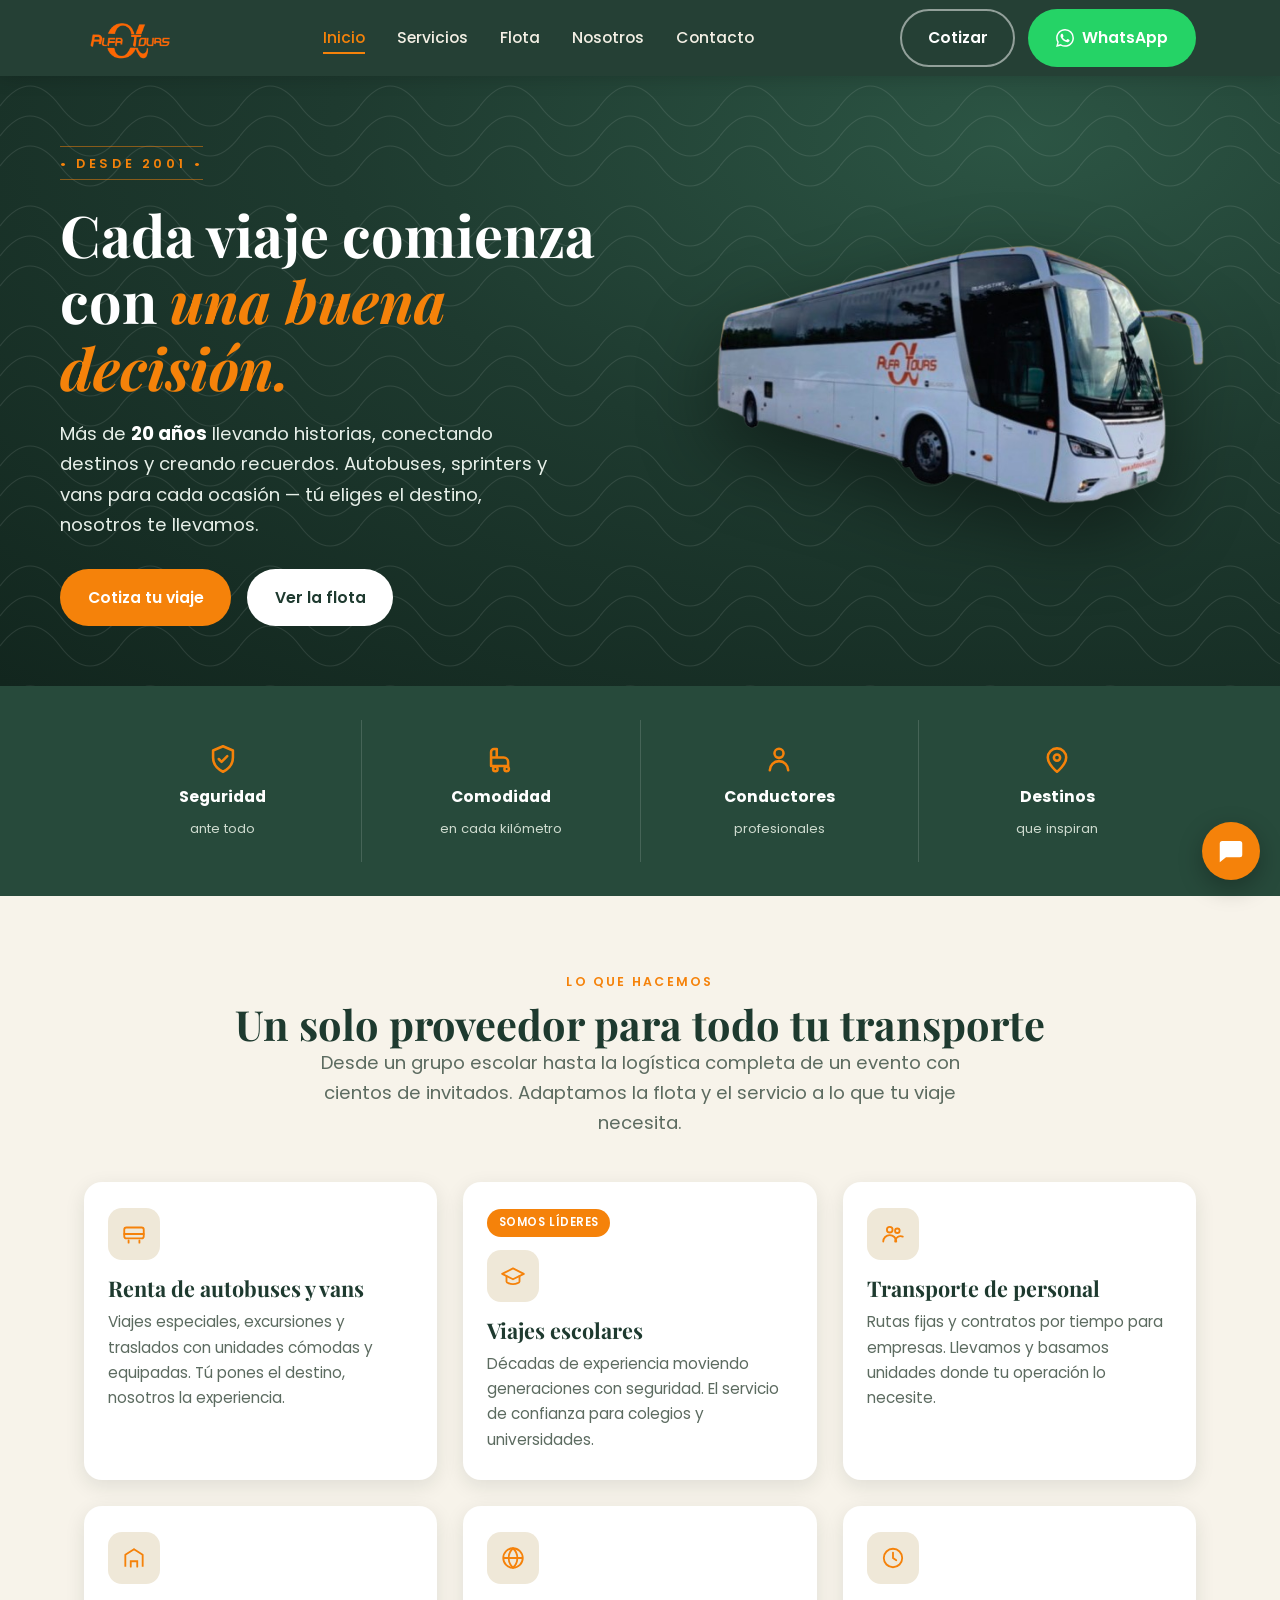
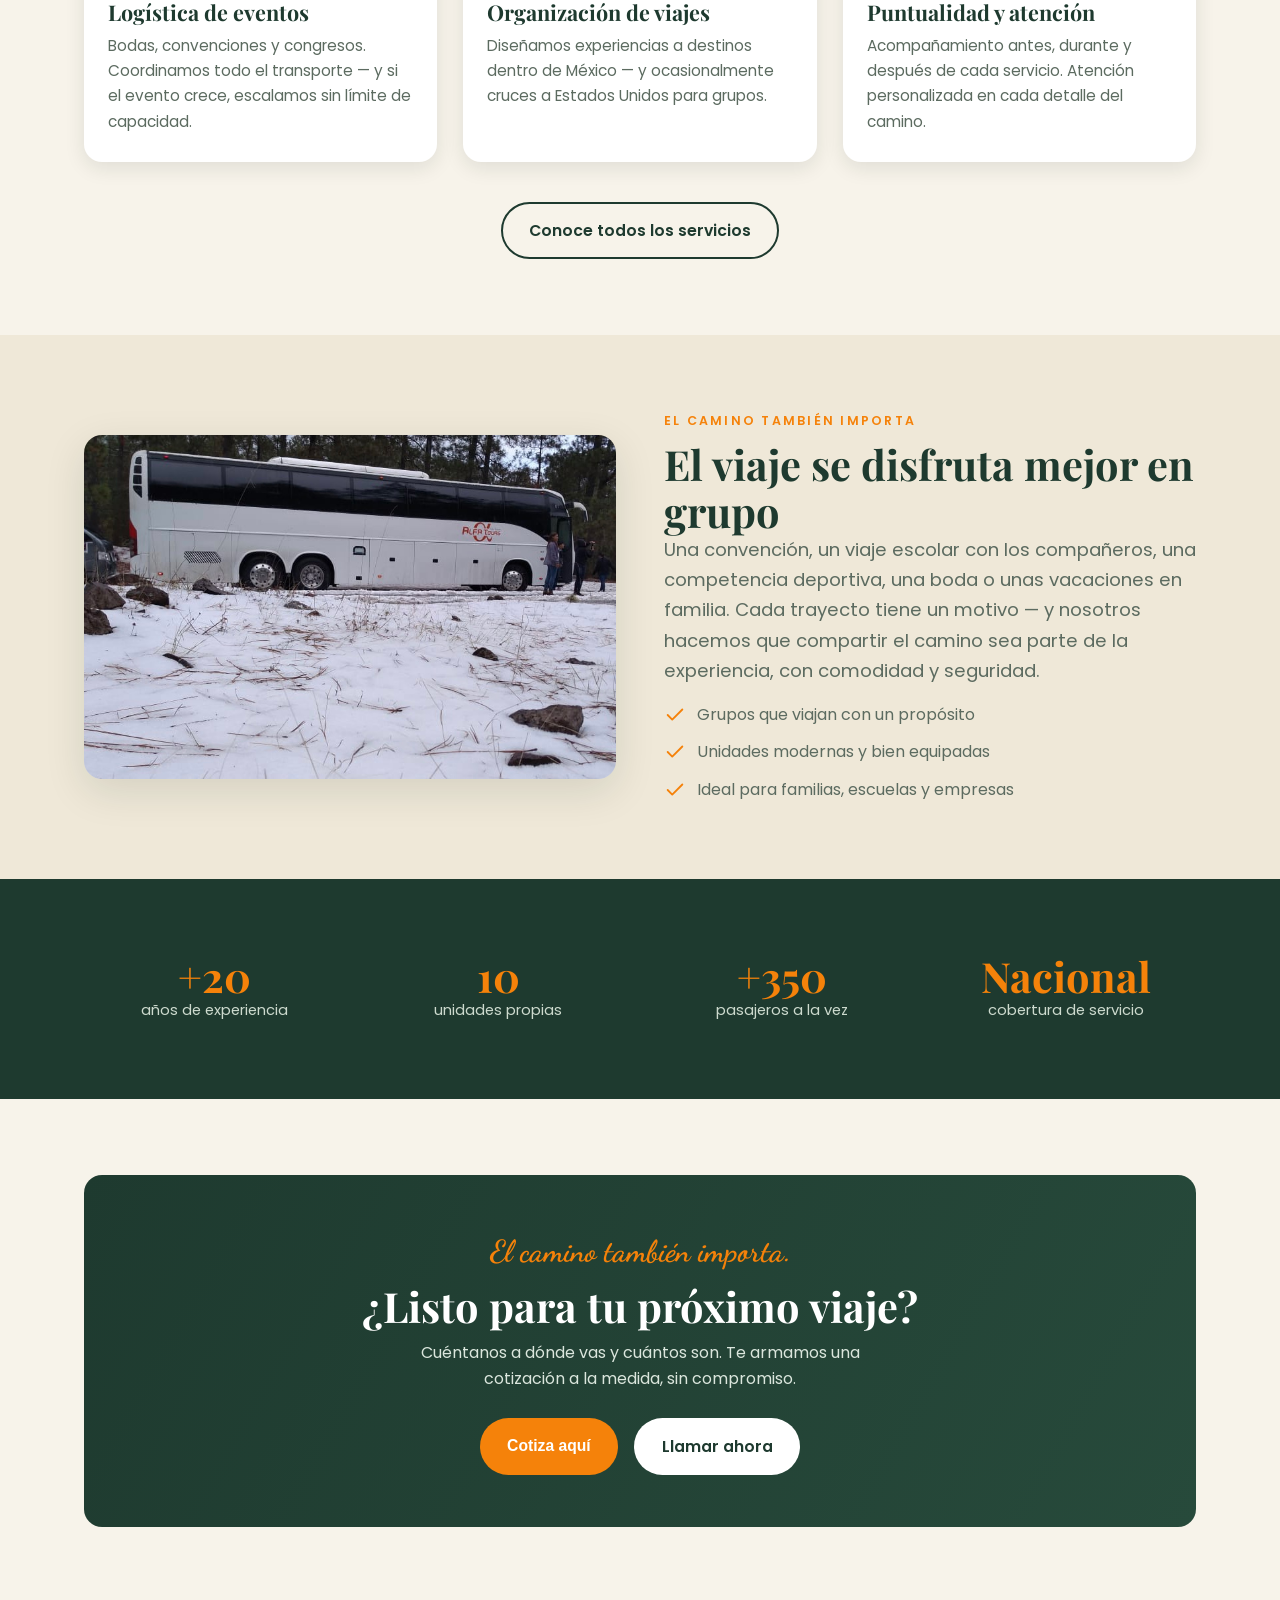
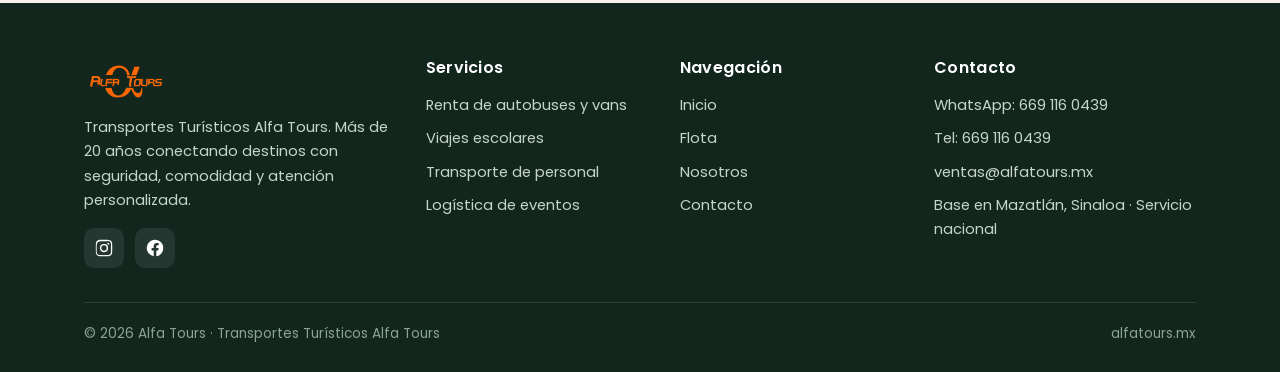
==== index.html @ 01744840 "Versión inicial del sitio Alfa Tours" ====
<!DOCTYPE html>
<html lang="es">
<head>
<meta charset="UTF-8">
<meta name="viewport" content="width=device-width, initial-scale=1.0">
<title>Alfa Tours | Renta de autobuses y vans para viajes en todo México</title>
<meta name="description" content="Alfa Tours — más de 20 años en renta de autobuses, sprinters y vans para viajes especiales, escolares, eventos y transporte de personal. Servicio en todo México. Cotiza por WhatsApp.">
<meta name="keywords" content="renta de autobuses, renta de vans, viajes escolares, transporte de personal, autobuses Mazatlán, transporte turístico, logística de eventos">
<link rel="canonical" href="https://alfatours.mx/">
<meta property="og:title" content="Alfa Tours | Transporte turístico y renta de autobuses">
<meta property="og:description" content="Más de 20 años llevando historias, conectando destinos y creando recuerdos. Autobuses, sprinters y vans para cada ocasión.">
<meta property="og:type" content="website">
<meta property="og:url" content="https://alfatours.mx/">
<meta property="og:image" content="https://alfatours.mx/img/logo.png">
<link rel="icon" href="img/favicon.svg" type="image/svg+xml">
<link rel="preconnect" href="https://fonts.googleapis.com">
<link rel="preconnect" href="https://fonts.gstatic.com" crossorigin>
<link href="https://fonts.googleapis.com/css2?family=Playfair+Display:ital,wght@0,500;0,700;0,800;1,600&family=Poppins:wght@400;500;600;700&family=Dancing+Script:wght@600;700&display=swap" rel="stylesheet">
<link rel="stylesheet" href="css/styles.css">
<script type="application/ld+json">
{
  "@context":"https://schema.org",
  "@type":"TravelAgency",
  "name":"Alfa Tours",
  "alternateName":"Transportes Turísticos Alfa Tours",
  "url":"https://alfatours.mx",
  "logo":"https://alfatours.mx/img/logo.png",
  "image":"https://alfatours.mx/img/logo.png",
  "description":"Renta de autobuses, sprinters y vans para viajes especiales, escolares, eventos y transporte de personal. Servicio en todo México.",
  "telephone":"+52-669-116-0439",
  "foundingDate":"2001",
  "areaServed":"MX",
  "address":{"@type":"PostalAddress","addressLocality":"Mazatlán","addressRegion":"Sinaloa","addressCountry":"MX"},
  "sameAs":["https://www.instagram.com/viajesalfatours/","https://www.facebook.com/alfatoursmazatlan/"]
}
</script>
</head>
<body>

<!-- ================= HEADER ================= -->
<header class="header">
  <div class="container nav">
    <a href="index.html" class="nav__logo"><img src="img/logo.png" alt="Alfa Tours"></a>
    <ul class="nav__links">
      <li><a href="index.html" class="active">Inicio</a></li>
      <li><a href="servicios.html">Servicios</a></li>
      <li><a href="flota.html">Flota</a></li>
      <li><a href="nosotros.html">Nosotros</a></li>
      <li><a href="contacto.html">Contacto</a></li>
    </ul>
    <div class="nav__cta">
      <a href="contacto.html" class="btn btn--ghost" style="color:#fff;border-color:rgba(255,255,255,.5)">Cotizar</a>
      <a href="https://wa.me/526691160439?text=Hola%20Alfa%20Tours%2C%20quiero%20cotizar%20un%20viaje" class="btn btn--wa" target="_blank" rel="noopener">
        <svg viewBox="0 0 24 24" fill="currentColor"><path d="M.057 24l1.687-6.163a11.867 11.867 0 01-1.587-5.945C.16 5.335 5.495 0 12.05 0a11.82 11.82 0 018.413 3.488 11.82 11.82 0 013.48 8.414c-.003 6.557-5.338 11.892-11.893 11.892a11.9 11.9 0 01-5.688-1.448L.057 24zm6.597-3.807c1.676.995 3.276 1.591 5.392 1.592 5.448 0 9.886-4.434 9.889-9.885.002-5.462-4.415-9.89-9.881-9.892-5.452 0-9.887 4.434-9.889 9.884a9.86 9.86 0 001.599 5.379l-.999 3.648 3.9-1.026zm11.387-5.464c-.074-.124-.272-.198-.57-.347-.297-.149-1.758-.868-2.031-.967-.272-.099-.47-.149-.669.149-.198.297-.767.967-.94 1.165-.173.198-.347.223-.644.074-.297-.149-1.255-.462-2.39-1.475-.883-.788-1.48-1.761-1.653-2.059-.173-.297-.018-.458.13-.606.134-.133.297-.347.446-.521.151-.172.2-.296.3-.495.099-.198.05-.372-.025-.521-.075-.148-.669-1.611-.916-2.206-.242-.579-.487-.501-.669-.51l-.57-.01c-.198 0-.52.074-.792.372-.272.297-1.04 1.016-1.04 2.479 0 1.462 1.065 2.875 1.213 3.074.149.198 2.095 3.2 5.076 4.487.709.306 1.263.489 1.694.626.712.226 1.36.194 1.872.118.571-.085 1.758-.719 2.006-1.413.248-.694.248-1.29.173-1.414z"/></svg>
        WhatsApp
      </a>
    </div>
    <button class="nav__toggle" aria-label="Menú"><span></span><span></span><span></span></button>
  </div>
</header>

<!-- ================= HERO ================= -->
<section class="hero">
  <div class="hero__topo"></div>
  <div class="container hero__inner">
    <div class="hero__text">
      <span class="hero__since">• DESDE 2001 •</span>
      <h1>Cada viaje comienza con <em>una buena decisión.</em></h1>
      <p class="hero__desc">Más de <b>20 años</b> llevando historias, conectando destinos y creando recuerdos. Autobuses, sprinters y vans para cada ocasión — tú eliges el destino, nosotros te llevamos.</p>
      <div class="hero__cta">
        <a href="https://wa.me/526691160439?text=Hola%20Alfa%20Tours%2C%20quiero%20cotizar%20un%20viaje" class="btn btn--primary" target="_blank" rel="noopener">Cotiza tu viaje</a>
        <a href="flota.html" class="btn btn--light">Ver la flota</a>
      </div>
    </div>
    <div class="hero__img">
      <img src="img/mercedes-side.png" alt="Autobús Mercedes-Benz Gran Turismo Alfa Tours">
    </div>
  </div>
</section>

<!-- ================= PILARES ================= -->
<section class="pillars">
  <div class="container">
    <div class="pillars__grid">
      <div class="pillar">
        <svg viewBox="0 0 24 24" fill="none" stroke-width="1.8"><path d="M12 3l7 3v5c0 4.5-3 8-7 10-4-2-7-5.5-7-10V6l7-3z" stroke-linejoin="round"/><path d="M9 12l2 2 4-4" stroke-linecap="round" stroke-linejoin="round"/></svg>
        <b>Seguridad</b><span>ante todo</span>
      </div>
      <div class="pillar">
        <svg viewBox="0 0 24 24" fill="none" stroke-width="1.8"><path d="M5 11V7a2 2 0 012-2h2v6M5 11h9a3 3 0 013 3v3H5v-6z" stroke-linejoin="round"/><circle cx="8" cy="19" r="1.6"/><circle cx="16" cy="19" r="1.6"/></svg>
        <b>Comodidad</b><span>en cada kilómetro</span>
      </div>
      <div class="pillar">
        <svg viewBox="0 0 24 24" fill="none" stroke-width="1.8"><circle cx="12" cy="8" r="3.2"/><path d="M5.5 20a6.5 6.5 0 0113 0" stroke-linecap="round"/></svg>
        <b>Conductores</b><span>profesionales</span>
      </div>
      <div class="pillar">
        <svg viewBox="0 0 24 24" fill="none" stroke-width="1.8"><path d="M12 21s-6.5-5.2-6.5-10A6.5 6.5 0 0112 4.5 6.5 6.5 0 0118.5 11c0 4.8-6.5 10-6.5 10z" stroke-linejoin="round"/><circle cx="12" cy="11" r="2.2"/></svg>
        <b>Destinos</b><span>que inspiran</span>
      </div>
    </div>
  </div>
</section>

<!-- ================= SERVICIOS ================= -->
<section class="section">
  <div class="container">
    <div class="center" style="margin-bottom:44px">
      <span class="eyebrow">Lo que hacemos</span>
      <h2>Un solo proveedor para todo tu transporte</h2>
      <p class="lead">Desde un grupo escolar hasta la logística completa de un evento con cientos de invitados. Adaptamos la flota y el servicio a lo que tu viaje necesita.</p>
    </div>
    <div class="grid grid--3">
      <article class="card">
        <div class="card__body">
          <div class="card__icon"><svg viewBox="0 0 24 24" fill="none" stroke-width="1.7"><rect x="3" y="6" width="18" height="10" rx="2"/><path d="M3 12h18M7 20v-2M17 20v-2" stroke-linecap="round"/></svg></div>
          <h3>Renta de autobuses y vans</h3>
          <p>Viajes especiales, excursiones y traslados con unidades cómodas y equipadas. Tú pones el destino, nosotros la experiencia.</p>
        </div>
      </article>
      <article class="card">
        <div class="card__body">
          <span class="card__tag">Somos líderes</span>
          <div class="card__icon"><svg viewBox="0 0 24 24" fill="none" stroke-width="1.7"><path d="M22 10L12 5 2 10l10 5 10-5z" stroke-linejoin="round"/><path d="M6 12v5c0 1 2.7 2.5 6 2.5s6-1.5 6-2.5v-5" stroke-linecap="round"/></svg></div>
          <h3>Viajes escolares</h3>
          <p>Décadas de experiencia moviendo generaciones con seguridad. El servicio de confianza para colegios y universidades.</p>
        </div>
      </article>
      <article class="card">
        <div class="card__body">
          <div class="card__icon"><svg viewBox="0 0 24 24" fill="none" stroke-width="1.7"><circle cx="9" cy="8" r="2.6"/><circle cx="16" cy="9" r="2.1"/><path d="M3 19a6 6 0 0112 0M14 19a5 5 0 017-4.6" stroke-linecap="round"/></svg></div>
          <h3>Transporte de personal</h3>
          <p>Rutas fijas y contratos por tiempo para empresas. Llevamos y basamos unidades donde tu operación lo necesite.</p>
        </div>
      </article>
      <article class="card">
        <div class="card__body">
          <div class="card__icon"><svg viewBox="0 0 24 24" fill="none" stroke-width="1.7"><path d="M4 20V9l8-5 8 5v11" stroke-linejoin="round"/><path d="M9 20v-5h6v5M12 4v0" stroke-linecap="round"/></svg></div>
          <h3>Logística de eventos</h3>
          <p>Bodas, convenciones y congresos. Coordinamos todo el transporte — y si el evento crece, escalamos sin límite de capacidad.</p>
        </div>
      </article>
      <article class="card">
        <div class="card__body">
          <div class="card__icon"><svg viewBox="0 0 24 24" fill="none" stroke-width="1.7"><circle cx="12" cy="12" r="9"/><path d="M3 12h18M12 3c2.6 2.4 4 5.6 4 9s-1.4 6.6-4 9c-2.6-2.4-4-5.6-4-9s1.4-6.6 4-9z" stroke-linejoin="round"/></svg></div>
          <h3>Organización de viajes</h3>
          <p>Diseñamos experiencias a destinos dentro de México — y ocasionalmente cruces a Estados Unidos para grupos.</p>
        </div>
      </article>
      <article class="card">
        <div class="card__body">
          <div class="card__icon"><svg viewBox="0 0 24 24" fill="none" stroke-width="1.7"><circle cx="12" cy="12" r="8.5"/><path d="M12 7v5l3 2" stroke-linecap="round"/></svg></div>
          <h3>Puntualidad y atención</h3>
          <p>Acompañamiento antes, durante y después de cada servicio. Atención personalizada en cada detalle del camino.</p>
        </div>
      </article>
    </div>
    <div class="center" style="margin-top:40px">
      <a href="servicios.html" class="btn btn--ghost">Conoce todos los servicios</a>
    </div>
  </div>
</section>

<!-- ================= SPLIT EXPERIENCIA ================= -->
<section class="section bg-crema">
  <div class="container split">
    <div class="split__media"><img src="img/coach-snow.jpg" alt="Autobús Alfa Tours en un viaje de montaña"></div>
    <div>
      <span class="eyebrow">El camino también importa</span>
      <h2>El viaje se disfruta mejor en grupo</h2>
      <p class="lead">Una convención, un viaje escolar con los compañeros, una competencia deportiva, una boda o unas vacaciones en familia. Cada trayecto tiene un motivo — y nosotros hacemos que compartir el camino sea parte de la experiencia, con comodidad y seguridad.</p>
      <ul class="checks">
        <li><svg viewBox="0 0 24 24" fill="none" stroke-width="2"><path d="M20 6L9 17l-5-5" stroke-linecap="round" stroke-linejoin="round"/></svg> Grupos que viajan con un propósito</li>
        <li><svg viewBox="0 0 24 24" fill="none" stroke-width="2"><path d="M20 6L9 17l-5-5" stroke-linecap="round" stroke-linejoin="round"/></svg> Unidades modernas y bien equipadas</li>
        <li><svg viewBox="0 0 24 24" fill="none" stroke-width="2"><path d="M20 6L9 17l-5-5" stroke-linecap="round" stroke-linejoin="round"/></svg> Ideal para familias, escuelas y empresas</li>
      </ul>
    </div>
  </div>
</section>

<!-- ================= STATS ================= -->
<section class="section bg-verde">
  <div class="container stats">
    <div class="stat"><b>+20</b><span>años de experiencia</span></div>
    <div class="stat"><b>10</b><span>unidades propias</span></div>
    <div class="stat"><b>+350</b><span>pasajeros a la vez</span></div>
    <div class="stat"><b>Nacional</b><span>cobertura de servicio</span></div>
  </div>
</section>

<!-- ================= CTA ================= -->
<section class="section">
  <div class="container">
    <div class="cta-band">
      <span class="script">El camino también importa.</span>
      <h2 style="margin-top:.3rem">¿Listo para tu próximo viaje?</h2>
      <p>Cuéntanos a dónde vas y cuántos son. Te armamos una cotización a la medida, sin compromiso.</p>
      <div class="hero__cta">
        <button type="button" class="btn btn--primary" data-af-cotizar>Cotiza aquí</button>
        <a href="tel:+526691160439" class="btn btn--light">Llamar ahora</a>
      </div>
    </div>
  </div>
</section>

<!-- ================= FOOTER ================= -->
<footer class="footer">
  <div class="container">
    <div class="footer__grid">
      <div>
        <img src="img/logo.png" alt="Alfa Tours">
        <p>Transportes Turísticos Alfa Tours. Más de 20 años conectando destinos con seguridad, comodidad y atención personalizada.</p>
        <div class="footer__socials">
          <a href="https://www.instagram.com/viajesalfatours/" target="_blank" rel="noopener" aria-label="Instagram"><svg viewBox="0 0 24 24"><path d="M12 2.2c3.2 0 3.6 0 4.9.07 1.17.05 1.8.25 2.23.41.56.22.96.48 1.38.9.42.42.68.82.9 1.38.16.42.36 1.06.41 2.23.06 1.27.07 1.65.07 4.87s0 3.6-.07 4.87c-.05 1.17-.25 1.8-.41 2.23-.22.56-.48.96-.9 1.38-.42.42-.82.68-1.38.9-.42.16-1.06.36-2.23.41-1.27.06-1.65.07-4.87.07s-3.6 0-4.87-.07c-1.17-.05-1.8-.25-2.23-.41a3.7 3.7 0 01-1.38-.9 3.7 3.7 0 01-.9-1.38c-.16-.42-.36-1.06-.41-2.23C2.2 15.6 2.2 15.2 2.2 12s0-3.6.07-4.87c.05-1.17.25-1.8.41-2.23.22-.56.48-.96.9-1.38.42-.42.82-.68 1.38-.9.42-.16 1.06-.36 2.23-.41C8.4 2.2 8.8 2.2 12 2.2zm0 1.8c-3.15 0-3.5 0-4.75.07-.9.04-1.38.19-1.7.32-.43.16-.73.36-1.05.68-.32.32-.52.62-.68 1.05-.13.32-.28.8-.32 1.7C3.2 8.5 3.2 8.85 3.2 12s0 3.5.07 4.75c.04.9.19 1.38.32 1.7.16.43.36.73.68 1.05.32.32.62.52 1.05.68.32.13.8.28 1.7.32 1.25.07 1.6.07 4.75.07s3.5 0 4.75-.07c.9-.04 1.38-.19 1.7-.32.43-.16.73-.36 1.05-.68.32-.32.52-.62.68-1.05.13-.32.28-.8.32-1.7.07-1.25.07-1.6.07-4.75s0-3.5-.07-4.75c-.04-.9-.19-1.38-.32-1.7a2.8 2.8 0 00-.68-1.05 2.8 2.8 0 00-1.05-.68c-.32-.13-.8-.28-1.7-.32C15.5 4 15.15 4 12 4zm0 3.06A4.94 4.94 0 1012 17a4.94 4.94 0 000-9.88zm0 8.15A3.2 3.2 0 1112 8.8a3.2 3.2 0 010 6.4zm6.3-8.35a1.15 1.15 0 11-2.3 0 1.15 1.15 0 012.3 0z"/></svg></a>
          <a href="https://www.facebook.com/alfatoursmazatlan/" target="_blank" rel="noopener" aria-label="Facebook"><svg viewBox="0 0 24 24"><path d="M22 12a10 10 0 10-11.56 9.88v-6.99H7.9V12h2.54V9.8c0-2.5 1.49-3.89 3.78-3.89 1.09 0 2.24.2 2.24.2v2.46h-1.26c-1.24 0-1.63.77-1.63 1.56V12h2.78l-.44 2.89h-2.34v6.99A10 10 0 0022 12z"/></svg></a>
        </div>
      </div>
      <div>
        <h4>Servicios</h4>
        <ul>
          <li><a href="servicios.html">Renta de autobuses y vans</a></li>
          <li><a href="servicios.html">Viajes escolares</a></li>
          <li><a href="servicios.html">Transporte de personal</a></li>
          <li><a href="servicios.html">Logística de eventos</a></li>
        </ul>
      </div>
      <div>
        <h4>Navegación</h4>
        <ul>
          <li><a href="index.html">Inicio</a></li>
          <li><a href="flota.html">Flota</a></li>
          <li><a href="nosotros.html">Nosotros</a></li>
          <li><a href="contacto.html">Contacto</a></li>
        </ul>
      </div>
      <div>
        <h4>Contacto</h4>
        <ul>
          <li><a href="https://wa.me/526691160439" target="_blank" rel="noopener">WhatsApp: 669 116 0439</a></li>
          <li><a href="tel:+526691160439">Tel: 669 116 0439</a></li>
          <li><a href="mailto:ventas@alfatours.mx">ventas@alfatours.mx</a></li>
          <li>Base en Mazatlán, Sinaloa · Servicio nacional</li>
        </ul>
      </div>
    </div>
    <div class="footer__bottom">
      <span>© <span class="js-year">2026</span> Alfa Tours · Transportes Turísticos Alfa Tours</span>
      <span>alfatours.mx</span>
    </div>
  </div>
</footer>

<a href="https://wa.me/526691160439?text=Hola%20Alfa%20Tours%2C%20quiero%20cotizar%20un%20viaje" class="wa-float" target="_blank" rel="noopener" aria-label="WhatsApp">
  <svg viewBox="0 0 24 24"><path d="M.057 24l1.687-6.163a11.867 11.867 0 01-1.587-5.945C.16 5.335 5.495 0 12.05 0a11.82 11.82 0 018.413 3.488 11.82 11.82 0 013.48 8.414c-.003 6.557-5.338 11.892-11.893 11.892a11.9 11.9 0 01-5.688-1.448L.057 24zm6.597-3.807c1.676.995 3.276 1.591 5.392 1.592 5.448 0 9.886-4.434 9.889-9.885.002-5.462-4.415-9.89-9.881-9.892-5.452 0-9.887 4.434-9.889 9.884a9.86 9.86 0 001.599 5.379l-.999 3.648 3.9-1.026zm11.387-5.464c-.074-.124-.272-.198-.57-.347-.297-.149-1.758-.868-2.031-.967-.272-.099-.47-.149-.669.149-.198.297-.767.967-.94 1.165-.173.198-.347.223-.644.074-.297-.149-1.255-.462-2.39-1.475-.883-.788-1.48-1.761-1.653-2.059-.173-.297-.018-.458.13-.606.134-.133.297-.347.446-.521.151-.172.2-.296.3-.495.099-.198.05-.372-.025-.521-.075-.148-.669-1.611-.916-2.206-.242-.579-.487-.501-.669-.51l-.57-.01c-.198 0-.52.074-.792.372-.272.297-1.04 1.016-1.04 2.479 0 1.462 1.065 2.875 1.213 3.074.149.198 2.095 3.2 5.076 4.487.709.306 1.263.489 1.694.626.712.226 1.36.194 1.872.118.571-.085 1.758-.719 2.006-1.413.248-.694.248-1.29.173-1.414z"/></svg>
</a>

<script src="js/main.js"></script>
</body>
</html>
---- css/styles.css ----
/* =========================================================
   ALFA TOURS — Hoja de estilos principal
   Paleta: Verde bosque + Crema + Naranja (acento)
   ========================================================= */

:root{
  --verde:      #1E3A2F;   /* verde bosque principal */
  --verde-2:    #274a3b;   /* verde secundario */
  --verde-3:    #12261e;   /* verde muy oscuro (footer) */
  --naranja:    #F5820A;   /* naranja de marca (logo) */
  --naranja-2:  #d96f00;   /* naranja hover */
  --crema:      #F7F3EA;   /* crema/hueso fondo */
  --crema-2:    #efe8d8;   /* crema más cálido */
  --tinta:      #23291f;   /* texto principal */
  --gris:       #5c6b60;   /* texto secundario */
  --blanco:     #ffffff;
  --sombra:     0 12px 40px rgba(18,38,30,.12);
  --sombra-sm:  0 6px 20px rgba(18,38,30,.10);
  --radio:      18px;
  --radio-sm:   12px;
  --ancho:      1160px;
  --serif:      "Playfair Display", Georgia, serif;
  --sans:       "Poppins", system-ui, -apple-system, "Segoe UI", sans-serif;
  --script:     "Dancing Script", cursive;
}

*{box-sizing:border-box;margin:0;padding:0}
html{scroll-behavior:smooth}
body{
  font-family:var(--sans);
  color:var(--tinta);
  background:var(--crema);
  line-height:1.65;
  font-size:16px;
  -webkit-font-smoothing:antialiased;
}
img{max-width:100%;display:block}
a{color:inherit;text-decoration:none}

h1,h2,h3,h4{font-family:var(--serif);line-height:1.15;font-weight:700;color:var(--verde)}
h1{font-size:clamp(2.1rem,5vw,3.6rem)}
h2{font-size:clamp(1.7rem,3.6vw,2.6rem)}
h3{font-size:1.35rem}
p{margin-bottom:1rem}
.container{max-width:var(--ancho);margin:0 auto;padding:0 24px}
.section{padding:76px 0}
.section--tight{padding:52px 0}
.center{text-align:center}
.lead{font-size:1.14rem;color:var(--gris);max-width:60ch}
.center .lead{margin-left:auto;margin-right:auto}
.eyebrow{
  font-family:var(--sans);font-weight:600;letter-spacing:.18em;text-transform:uppercase;
  font-size:.78rem;color:var(--naranja);margin-bottom:.5rem;display:block;
}
.script{font-family:var(--script);color:var(--naranja);font-size:1.9rem;font-weight:700}
.orange{color:var(--naranja)}

/* ---------- Botones ---------- */
.btn{
  display:inline-flex;align-items:center;gap:.55rem;
  font-weight:600;font-size:.98rem;
  padding:.85rem 1.6rem;border-radius:999px;border:2px solid transparent;
  cursor:pointer;transition:.2s ease;white-space:nowrap;
}
.btn--primary{background:var(--naranja);color:#fff}
.btn--primary:hover{background:var(--naranja-2);transform:translateY(-2px)}
.btn--ghost{background:transparent;color:var(--verde);border-color:var(--verde)}
.btn--ghost:hover{background:var(--verde);color:#fff}
.btn--light{background:#fff;color:var(--verde)}
.btn--light:hover{background:var(--crema-2)}
.btn--wa{background:#25D366;color:#fff}
.btn--wa:hover{background:#1eb457;transform:translateY(-2px)}
.btn svg{width:18px;height:18px}

/* ---------- Header ---------- */
.header{
  position:sticky;top:0;z-index:50;background:rgba(30,58,47,.97);
  backdrop-filter:blur(6px);box-shadow:0 2px 18px rgba(0,0,0,.16);
}
.nav{display:flex;align-items:center;justify-content:space-between;height:76px}
.nav__logo img{height:44px;width:auto}
.nav__links{display:flex;align-items:center;gap:2rem;list-style:none}
.nav__links a{color:#f3efe4;font-weight:500;font-size:.98rem;transition:.2s;position:relative}
.nav__links a:hover,.nav__links a.active{color:var(--naranja)}
.nav__links a.active::after{
  content:"";position:absolute;left:0;bottom:-6px;width:100%;height:2px;background:var(--naranja)
}
.nav__cta{display:flex;align-items:center;gap:.8rem}
.nav__toggle{display:none;background:none;border:0;cursor:pointer;padding:6px}
.nav__toggle span{display:block;width:26px;height:3px;background:#fff;margin:5px 0;border-radius:2px;transition:.3s}

/* ---------- Hero ---------- */
.hero{
  position:relative;overflow:hidden;color:#fff;
  background:radial-gradient(120% 120% at 80% 10%, #2c5544 0%, var(--verde) 45%, var(--verde-3) 100%);
}
.hero__topo{position:absolute;inset:0;opacity:.10;
  background-image:url("data:image/svg+xml,%3Csvg xmlns='http://www.w3.org/2000/svg' width='120' height='120'%3E%3Cpath d='M0 60 Q30 20 60 60 T120 60' fill='none' stroke='%23ffffff' stroke-width='1.2'/%3E%3Cpath d='M0 90 Q30 50 60 90 T120 90' fill='none' stroke='%23ffffff' stroke-width='1.2'/%3E%3Cpath d='M0 30 Q30 -10 60 30 T120 30' fill='none' stroke='%23ffffff' stroke-width='1.2'/%3E%3C/svg%3E");
}
.hero__inner{position:relative;display:grid;grid-template-columns:1.05fr .95fr;gap:40px;align-items:center;
  padding:70px 0 60px}
.hero h1{color:#fff}
.hero h1 em{font-style:italic;color:var(--naranja)}
.hero__desc{font-size:1.15rem;color:#e6efe8;max-width:46ch;margin:1.2rem 0 1.8rem}
.hero__desc b{color:#fff}
.hero__cta{display:flex;gap:1rem;flex-wrap:wrap}
.hero__since{display:inline-block;letter-spacing:.28em;font-size:.8rem;font-weight:600;
  color:var(--naranja);border-top:1px solid rgba(245,130,10,.5);border-bottom:1px solid rgba(245,130,10,.5);
  padding:.35rem 0;margin-bottom:1.3rem}
.hero__img{position:relative}
.hero__img img{filter:drop-shadow(0 30px 40px rgba(0,0,0,.45));animation:float 6s ease-in-out infinite}
@keyframes float{0%,100%{transform:translateY(0)}50%{transform:translateY(-12px)}}

/* ---------- Pilares ---------- */
.pillars{background:var(--verde-2);color:#fff;padding:34px 0}
.pillars__grid{display:grid;grid-template-columns:repeat(4,1fr);gap:1px;background:rgba(255,255,255,.14)}
.pillar{background:var(--verde-2);padding:22px 20px;display:flex;flex-direction:column;align-items:center;text-align:center;gap:.5rem}
.pillar svg{width:34px;height:34px;stroke:var(--naranja)}
.pillar b{font-size:.98rem}
.pillar span{font-size:.82rem;color:#cddace}

/* ---------- Tarjetas de servicios ---------- */
.grid{display:grid;gap:26px}
.grid--3{grid-template-columns:repeat(3,1fr)}
.grid--2{grid-template-columns:repeat(2,1fr)}
.card{background:#fff;border-radius:var(--radio);box-shadow:var(--sombra-sm);overflow:hidden;
  transition:.25s;display:flex;flex-direction:column}
.card:hover{transform:translateY(-6px);box-shadow:var(--sombra)}
.card__body{padding:26px 24px 28px}
.card__icon{width:52px;height:52px;border-radius:14px;background:var(--crema-2);
  display:flex;align-items:center;justify-content:center;margin-bottom:16px}
.card__icon svg{width:26px;height:26px;stroke:var(--naranja)}
.card h3{margin-bottom:.5rem}
.card p{color:var(--gris);font-size:.96rem;margin-bottom:0}
.card__tag{display:inline-block;background:var(--naranja);color:#fff;font-size:.72rem;font-weight:600;
  letter-spacing:.05em;text-transform:uppercase;padding:.28rem .7rem;border-radius:999px;margin-bottom:.8rem}

/* ---------- Flota ---------- */
.fleet-cat{margin-bottom:56px}
.fleet-cat__head{display:flex;align-items:baseline;gap:1rem;flex-wrap:wrap;margin-bottom:26px;
  border-bottom:2px solid var(--crema-2);padding-bottom:12px}
.fleet-cat__head h2{color:var(--verde)}
.fleet-cat__head span{color:var(--gris);font-size:.95rem}
.unit{background:#fff;border-radius:var(--radio);box-shadow:var(--sombra-sm);overflow:hidden;transition:.25s}
.unit:hover{transform:translateY(-6px);box-shadow:var(--sombra)}
.unit__img{background:linear-gradient(160deg,#eef2ec,#dfe7de);display:flex;align-items:center;justify-content:center;
  height:190px;padding:14px}
.unit__img img{max-height:100%;width:auto;object-fit:contain}
.unit__img--cover img{width:100%;height:100%;object-fit:cover}
.unit__img--cover{padding:0}
.unit__body{padding:18px 20px 22px}
.unit__body h3{font-size:1.15rem;margin-bottom:.2rem}
.unit__seats{display:inline-flex;align-items:center;gap:.4rem;color:var(--naranja);font-weight:600;font-size:.9rem}
.unit__seats svg{width:16px;height:16px;stroke:var(--naranja)}
.unit p{color:var(--gris);font-size:.9rem;margin:.4rem 0 0}

/* ---------- Bloque CTA ---------- */
.cta-band{background:linear-gradient(120deg,var(--verde),var(--verde-2));color:#fff;text-align:center;border-radius:var(--radio);
  padding:52px 30px;position:relative;overflow:hidden}
.cta-band h2{color:#fff}
.cta-band p{color:#dbe6dd;max-width:52ch;margin:.6rem auto 1.6rem}
.cta-band .hero__cta{justify-content:center}

/* ---------- Split (imagen + texto) ---------- */
.split{display:grid;grid-template-columns:1fr 1fr;gap:48px;align-items:center}
.split__media{border-radius:var(--radio);overflow:hidden;box-shadow:var(--sombra)}
.split__media img{width:100%;height:100%;object-fit:cover;min-height:320px}
.split--alt .split__media{order:2}

/* ---------- Franja de secciones alternas ---------- */
.bg-crema{background:var(--crema-2)}
.bg-verde{background:var(--verde);color:#fff}
.bg-verde h2,.bg-verde h3{color:#fff}
.bg-verde .lead{color:#d3e0d5}

/* ---------- Lista con check ---------- */
.checks{list-style:none;display:grid;gap:.7rem;margin-top:1rem}
.checks li{display:flex;gap:.7rem;align-items:flex-start;color:var(--gris)}
.checks svg{width:22px;height:22px;stroke:var(--naranja);flex-shrink:0;margin-top:2px}

/* ---------- Números / stats ---------- */
.stats{display:grid;grid-template-columns:repeat(4,1fr);gap:24px;text-align:center}
.stat b{font-family:var(--serif);font-size:2.6rem;color:var(--naranja);display:block;line-height:1}
.stat span{font-size:.92rem;color:var(--gris)}
.bg-verde .stat span{color:#cddace}

/* ---------- Contacto ---------- */
.contact-grid{display:grid;grid-template-columns:1fr 1fr;gap:40px}
.contact-card{background:#fff;border-radius:var(--radio);box-shadow:var(--sombra-sm);padding:30px}
.contact-item{display:flex;gap:1rem;align-items:flex-start;margin-bottom:1.4rem}
.contact-item svg{width:24px;height:24px;stroke:var(--naranja);flex-shrink:0;margin-top:3px}
.contact-item b{display:block;color:var(--verde)}
.contact-item a,.contact-item span{color:var(--gris);font-size:.96rem}
.contact-item a:hover{color:var(--naranja)}
.socials{display:flex;gap:.8rem;margin-top:.4rem}
.socials a{width:44px;height:44px;border-radius:12px;background:var(--verde);display:flex;align-items:center;justify-content:center;transition:.2s}
.socials a:hover{background:var(--naranja);transform:translateY(-3px)}
.socials svg{width:22px;height:22px;fill:#fff;stroke:none}

/* ---------- Footer ---------- */
.footer{background:var(--verde-3);color:#c7d4c9;padding:56px 0 26px;font-size:.92rem}
.footer__grid{display:grid;grid-template-columns:1.4fr 1fr 1fr 1.2fr;gap:36px;margin-bottom:34px}
.footer h4{color:#fff;font-family:var(--sans);font-size:1rem;font-weight:600;margin-bottom:1rem;letter-spacing:.02em}
.footer img{height:40px;margin-bottom:1rem}
.footer ul{list-style:none;display:grid;gap:.55rem}
.footer a:hover{color:var(--naranja)}
.footer__socials{display:flex;gap:.7rem;margin-top:1rem}
.footer__socials a{width:40px;height:40px;border-radius:10px;background:rgba(255,255,255,.08);display:flex;align-items:center;justify-content:center}
.footer__socials a:hover{background:var(--naranja)}
.footer__socials svg{width:20px;height:20px;fill:#fff}
.footer__bottom{border-top:1px solid rgba(255,255,255,.12);padding-top:20px;display:flex;justify-content:space-between;
  flex-wrap:wrap;gap:10px;color:#8ba392;font-size:.85rem}

/* ---------- WhatsApp flotante ---------- */
.wa-float{position:fixed;right:20px;bottom:20px;z-index:60;width:58px;height:58px;border-radius:50%;
  background:#25D366;display:flex;align-items:center;justify-content:center;box-shadow:0 8px 24px rgba(0,0,0,.28);
  transition:.2s}
.wa-float:hover{transform:scale(1.08)}
.wa-float svg{width:32px;height:32px;fill:#fff}

/* =========================================================
   COTIZADOR — Chatbot / asistente de cotización
   Widget conversacional con la marca Alfa Tours.
   Todo del lado del cliente (sin backend).
   ========================================================= */

/* Botón flotante convertido en lanzador del chat (naranja de marca) */
.af-launch{
  background:var(--naranja);
}
.af-launch:hover{background:var(--naranja-2)}
.af-launch svg{width:30px;height:30px;fill:#fff}

/* Contenedor general del chat (oculto por defecto) */
.af-chat{
  position:fixed;right:20px;bottom:88px;z-index:70;
  width:min(380px,calc(100vw - 32px));
  height:min(600px,calc(100vh - 130px));
  display:flex;flex-direction:column;
  background:var(--crema);border-radius:20px;overflow:hidden;
  box-shadow:0 24px 60px rgba(18,38,30,.32);
  font-family:var(--sans);
  /* animación de entrada */
  opacity:0;transform:translateY(16px) scale(.98);pointer-events:none;
  transition:opacity .22s ease, transform .22s ease;
}
.af-chat.af-open{opacity:1;transform:translateY(0) scale(1);pointer-events:auto}

/* Encabezado */
.af-head{
  background:linear-gradient(120deg,var(--verde),var(--verde-2));color:#fff;
  padding:14px 16px;display:flex;align-items:center;gap:12px;flex-shrink:0;
}
.af-head__avatar{
  width:42px;height:42px;border-radius:50%;background:var(--naranja);
  display:flex;align-items:center;justify-content:center;flex-shrink:0;
}
.af-head__avatar svg{width:24px;height:24px;fill:#fff}
.af-head__title{font-family:var(--serif);font-weight:700;font-size:1.05rem;line-height:1.1}
.af-head__sub{font-size:.74rem;color:#cfe0d4;display:flex;align-items:center;gap:5px}
.af-head__sub::before{content:"";width:7px;height:7px;border-radius:50%;background:#57d97e;display:inline-block}
.af-head__close{
  margin-left:auto;background:rgba(255,255,255,.14);border:0;color:#fff;
  width:32px;height:32px;border-radius:50%;cursor:pointer;font-size:1.2rem;line-height:1;
  display:flex;align-items:center;justify-content:center;transition:.2s;
}
.af-head__close:hover{background:rgba(255,255,255,.28)}

/* Zona de mensajes (scroll) */
.af-body{flex:1;overflow-y:auto;padding:16px 14px;display:flex;flex-direction:column;gap:10px}
.af-body::-webkit-scrollbar{width:7px}
.af-body::-webkit-scrollbar-thumb{background:rgba(30,58,47,.22);border-radius:10px}

/* Burbujas */
.af-msg{max-width:82%;padding:10px 14px;border-radius:16px;font-size:.92rem;line-height:1.5;word-wrap:break-word}
.af-msg--bot{background:#fff;color:var(--tinta);border-bottom-left-radius:5px;box-shadow:var(--sombra-sm);align-self:flex-start}
.af-msg--user{background:var(--verde);color:#fff;border-bottom-right-radius:5px;align-self:flex-end}
.af-msg small{display:block;color:var(--gris);font-size:.76rem;margin-top:3px}

/* Indicador "escribiendo" */
.af-typing{display:flex;gap:4px;align-self:flex-start;background:#fff;padding:12px 14px;border-radius:16px;border-bottom-left-radius:5px;box-shadow:var(--sombra-sm)}
.af-typing span{width:7px;height:7px;border-radius:50%;background:var(--gris);opacity:.5;animation:af-blink 1.2s infinite}
.af-typing span:nth-child(2){animation-delay:.2s}
.af-typing span:nth-child(3){animation-delay:.4s}
@keyframes af-blink{0%,60%,100%{opacity:.3;transform:translateY(0)}30%{opacity:1;transform:translateY(-3px)}}

/* Zona de entrada / opciones */
.af-input{border-top:1px solid var(--crema-2);background:#fff;padding:12px;flex-shrink:0}

/* Botones de opción (opción múltiple → dato normalizado) */
.af-options{display:flex;flex-wrap:wrap;gap:8px}
.af-opt{
  border:1.6px solid var(--verde);background:#fff;color:var(--verde);
  padding:.5rem .95rem;border-radius:999px;font-family:var(--sans);font-weight:600;
  font-size:.86rem;cursor:pointer;transition:.18s;
}
.af-opt:hover,.af-opt:focus-visible{background:var(--verde);color:#fff;outline:none}

/* Campo de texto / número / fecha + botón enviar */
.af-field{display:flex;gap:8px;align-items:center}
.af-field input{
  flex:1;border:1.6px solid var(--crema-2);border-radius:12px;padding:.6rem .8rem;
  font-family:var(--sans);font-size:.92rem;color:var(--tinta);background:var(--crema);min-width:0;
}
.af-field input:focus{outline:none;border-color:var(--naranja)}
.af-send{
  background:var(--naranja);border:0;border-radius:12px;width:44px;height:42px;flex-shrink:0;
  cursor:pointer;display:flex;align-items:center;justify-content:center;transition:.18s;
}
.af-send:hover{background:var(--naranja-2)}
.af-send svg{width:20px;height:20px;fill:#fff}

/* Barra de acciones secundarias (regresar) */
.af-actions{display:flex;justify-content:space-between;align-items:center;margin-top:10px;gap:8px}
.af-back{
  background:none;border:0;color:var(--gris);font-family:var(--sans);font-size:.82rem;
  cursor:pointer;display:inline-flex;align-items:center;gap:4px;padding:4px 2px;
}
.af-back:hover{color:var(--verde)}
.af-error{color:#c0392b;font-size:.8rem;margin-top:6px;min-height:1em}

/* Resumen final */
.af-summary{background:#fff;border-radius:14px;box-shadow:var(--sombra-sm);padding:6px 4px;margin-top:2px}
.af-summary__row{display:flex;justify-content:space-between;align-items:center;gap:10px;padding:8px 12px;border-bottom:1px solid var(--crema-2)}
.af-summary__row:last-child{border-bottom:0}
.af-summary__k{font-size:.72rem;color:var(--gris);text-transform:uppercase;letter-spacing:.04em}
.af-summary__v{font-weight:600;color:var(--verde);font-size:.9rem;text-align:right}
.af-summary__edit{background:none;border:0;color:var(--naranja);cursor:pointer;font-size:.78rem;font-weight:600;white-space:nowrap;padding:2px 4px}
.af-summary__edit:hover{text-decoration:underline}

/* Botón final Enviar por WhatsApp */
.af-wa{
  width:100%;background:#25D366;color:#fff;border:0;border-radius:12px;padding:.85rem;
  font-family:var(--sans);font-weight:600;font-size:.98rem;cursor:pointer;
  display:flex;align-items:center;justify-content:center;gap:.5rem;transition:.18s;margin-top:10px;
}
.af-wa:hover{background:#1eb457}
.af-wa svg{width:20px;height:20px;fill:#fff}
.af-restart{width:100%;background:none;border:0;color:var(--gris);font-family:var(--sans);font-size:.82rem;cursor:pointer;margin-top:8px;padding:4px}
.af-restart:hover{color:var(--verde)}

/* Accesibilidad: respeta reduce-motion */
@media(prefers-reduced-motion:reduce){
  .af-chat,.af-typing span{transition:none;animation:none}
}
@media(max-width:520px){
  .af-chat{right:8px;left:8px;width:auto;bottom:82px;height:calc(100vh - 110px)}
}

/* ---------- Page hero (interiores) ---------- */
.pagehero{background:linear-gradient(120deg,var(--verde),var(--verde-3));color:#fff;padding:64px 0 56px;text-align:center}
.pagehero h1{color:#fff}
.pagehero p{color:#d3e0d5;max-width:60ch;margin:.6rem auto 0}
.breadcrumb{font-size:.82rem;color:var(--naranja);letter-spacing:.08em;text-transform:uppercase;margin-bottom:.6rem}

/* ---------- Responsivo ---------- */
@media(max-width:980px){
  .hero__inner{grid-template-columns:1fr;text-align:center}
  .hero__cta{justify-content:center}
  .hero__desc{margin-left:auto;margin-right:auto}
  .hero__img{max-width:520px;margin:0 auto}
  .grid--3{grid-template-columns:repeat(2,1fr)}
  .footer__grid{grid-template-columns:1fr 1fr}
  .split{grid-template-columns:1fr}
  .split--alt .split__media{order:0}
  .stats{grid-template-columns:repeat(2,1fr)}
  .contact-grid{grid-template-columns:1fr}
}
@media(max-width:760px){
  .nav__links{position:fixed;inset:76px 0 auto 0;background:var(--verde);flex-direction:column;
    gap:0;padding:10px 0;transform:translateY(-140%);transition:.35s;box-shadow:0 12px 24px rgba(0,0,0,.25)}
  .nav__links.open{transform:translateY(0)}
  .nav__links li{width:100%;text-align:center}
  .nav__links a{display:block;padding:14px 0}
  .nav__toggle{display:block}
  .nav__cta .btn--ghost{display:none}
  .pillars__grid{grid-template-columns:repeat(2,1fr)}
  .grid--3,.grid--2{grid-template-columns:1fr}
  .stats{grid-template-columns:repeat(2,1fr)}
  .section{padding:52px 0}
}
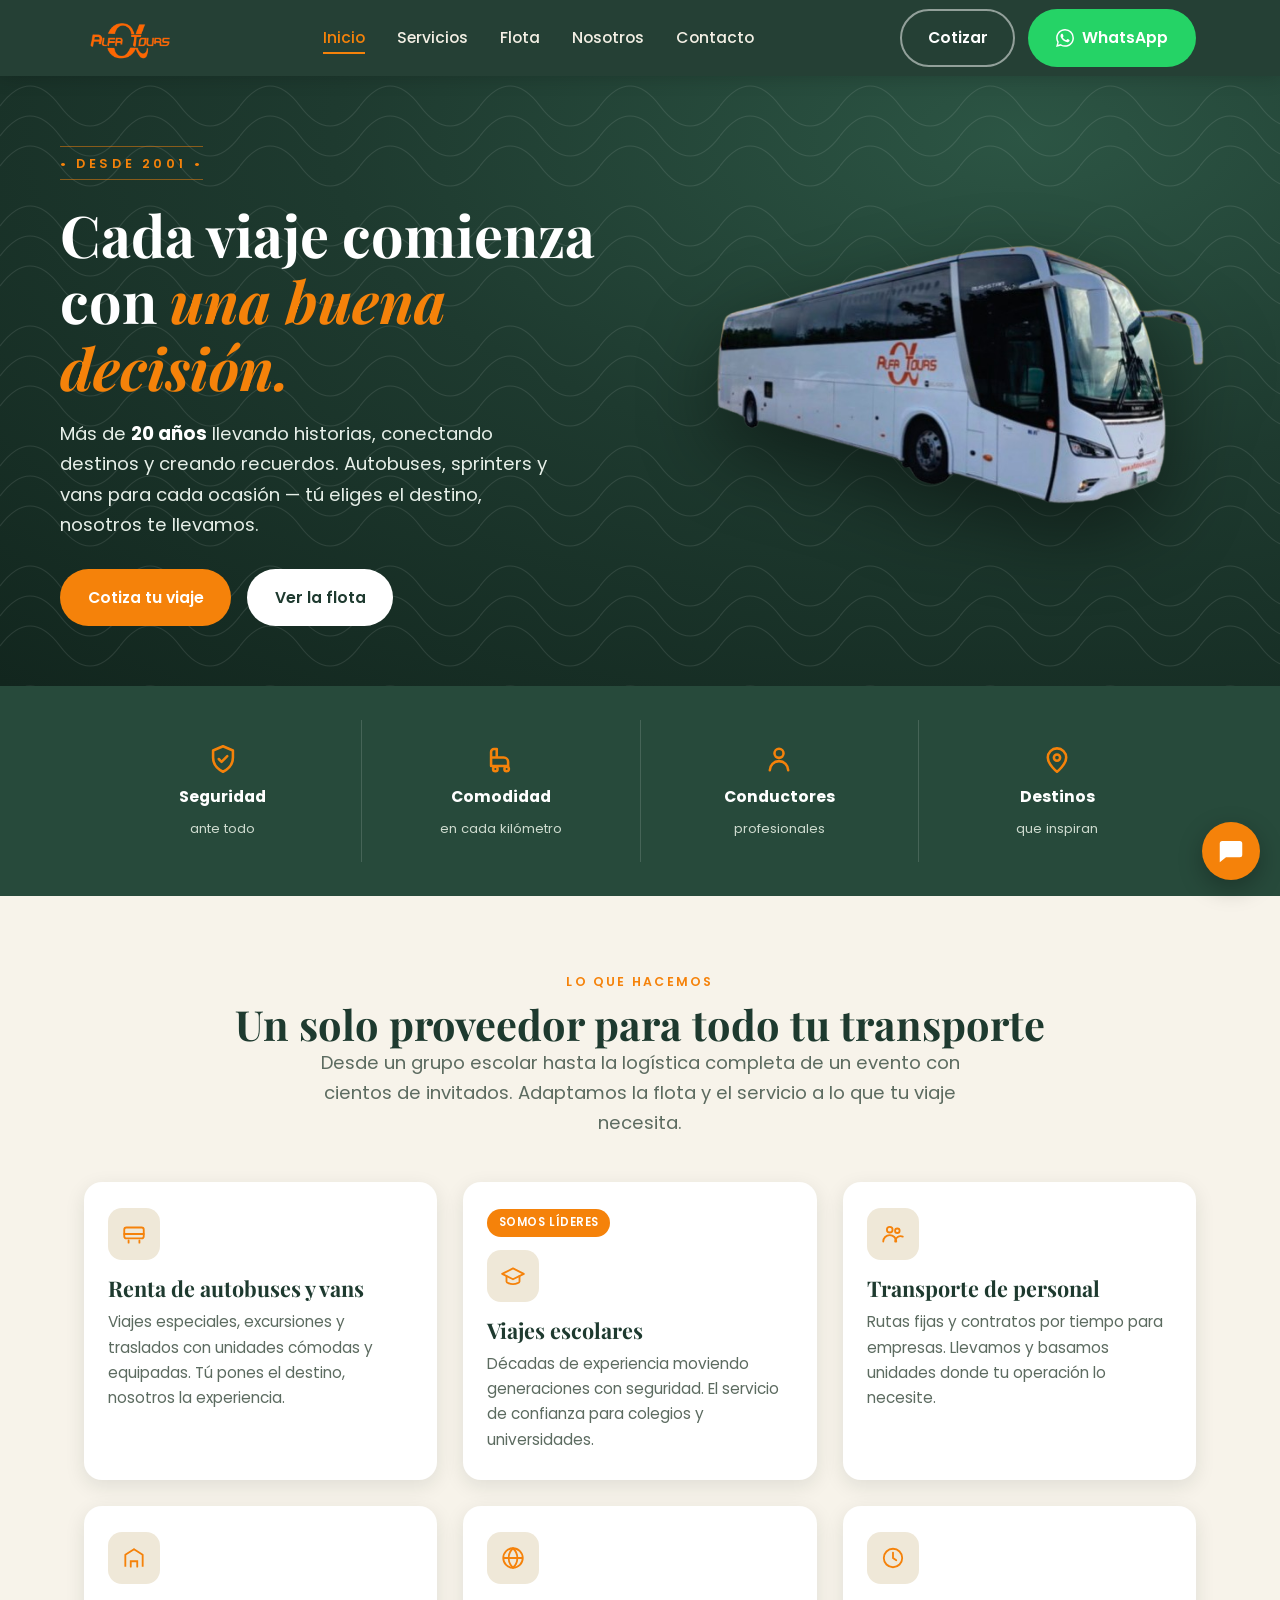
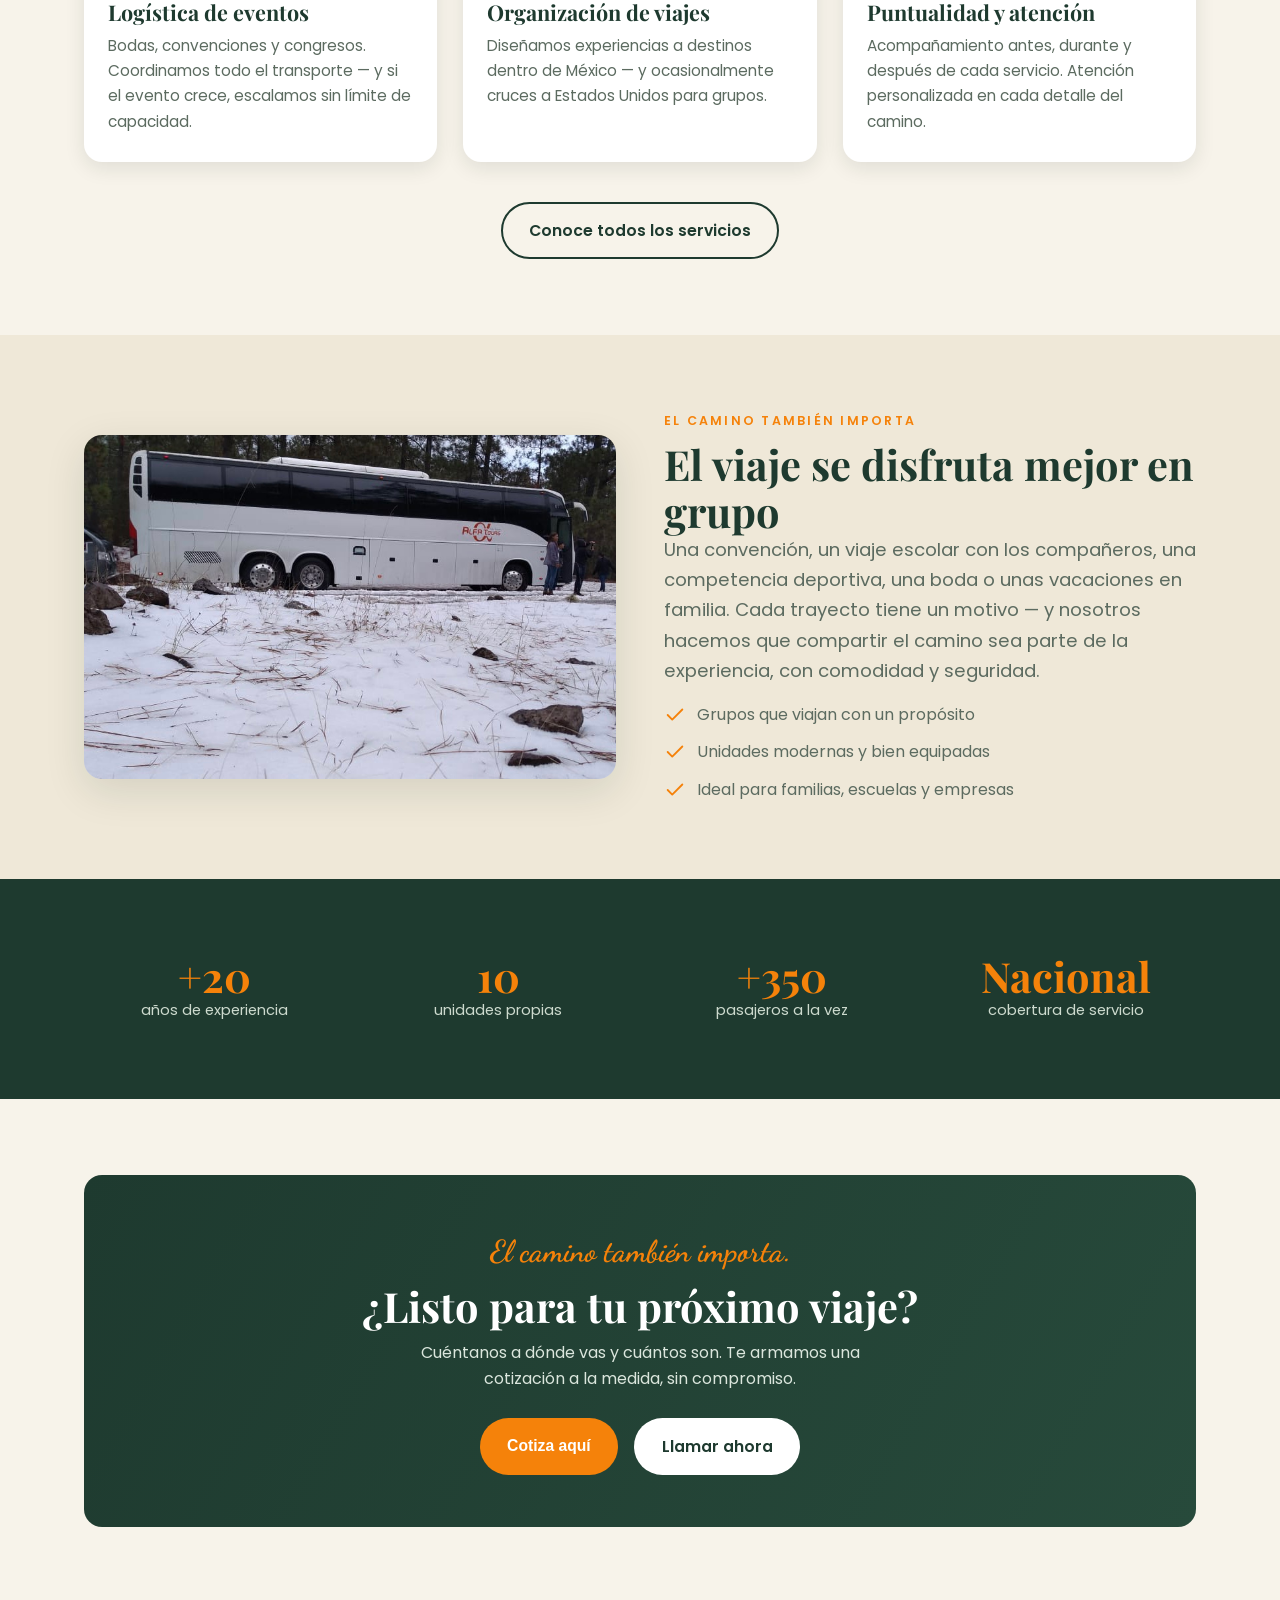
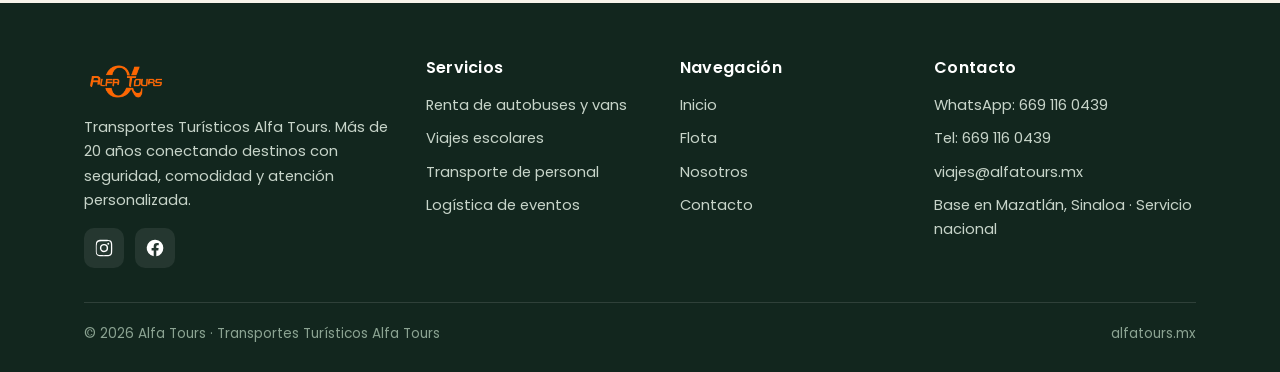
==== commit 0128fae0: "Mostrar solo viajes@alfatours.mx como correo de contacto" ====
--- a/index.html
+++ b/index.html
@@ -238,7 +238,7 @@
         <ul>
           <li><a href="https://wa.me/526691160439" target="_blank" rel="noopener">WhatsApp: 669 116 0439</a></li>
           <li><a href="tel:+526691160439">Tel: 669 116 0439</a></li>
-          <li><a href="mailto:ventas@alfatours.mx">ventas@alfatours.mx</a></li>
+          <li><a href="mailto:viajes@alfatours.mx">viajes@alfatours.mx</a></li>
           <li>Base en Mazatlán, Sinaloa · Servicio nacional</li>
         </ul>
       </div>
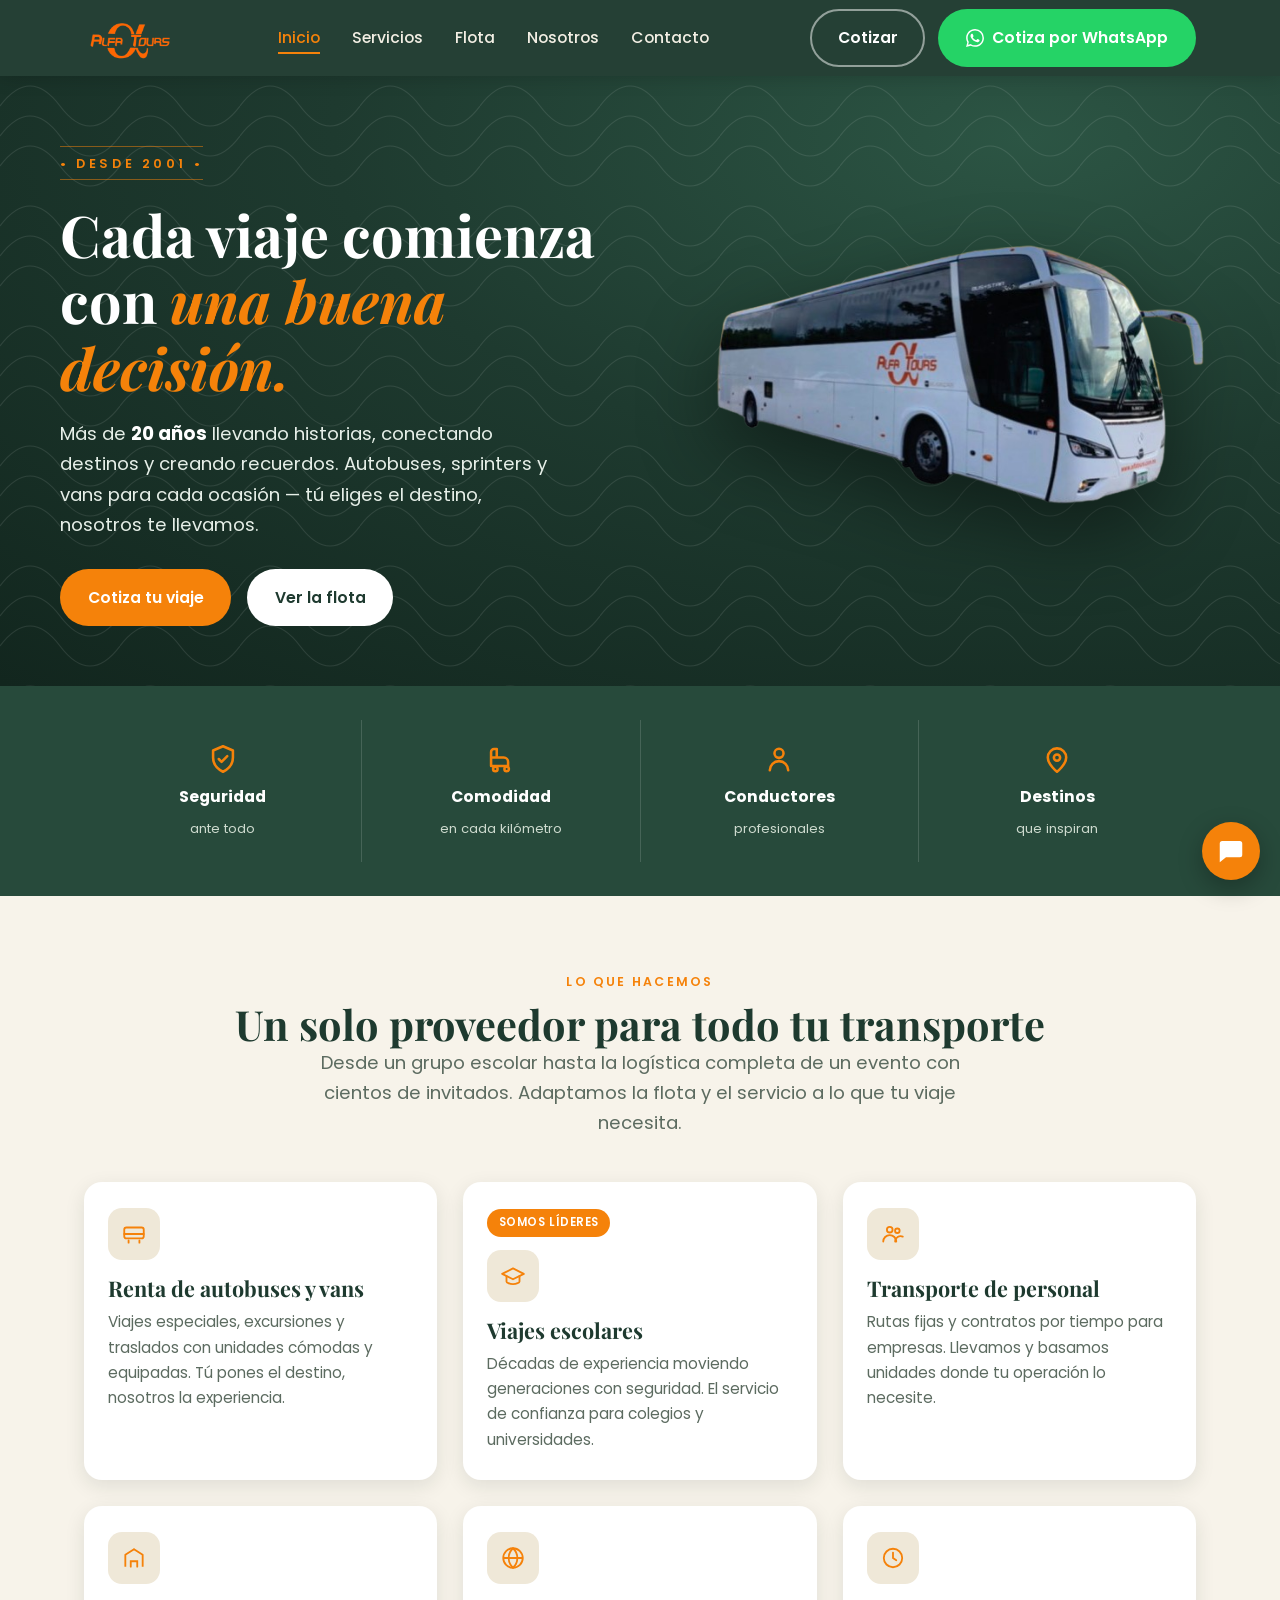
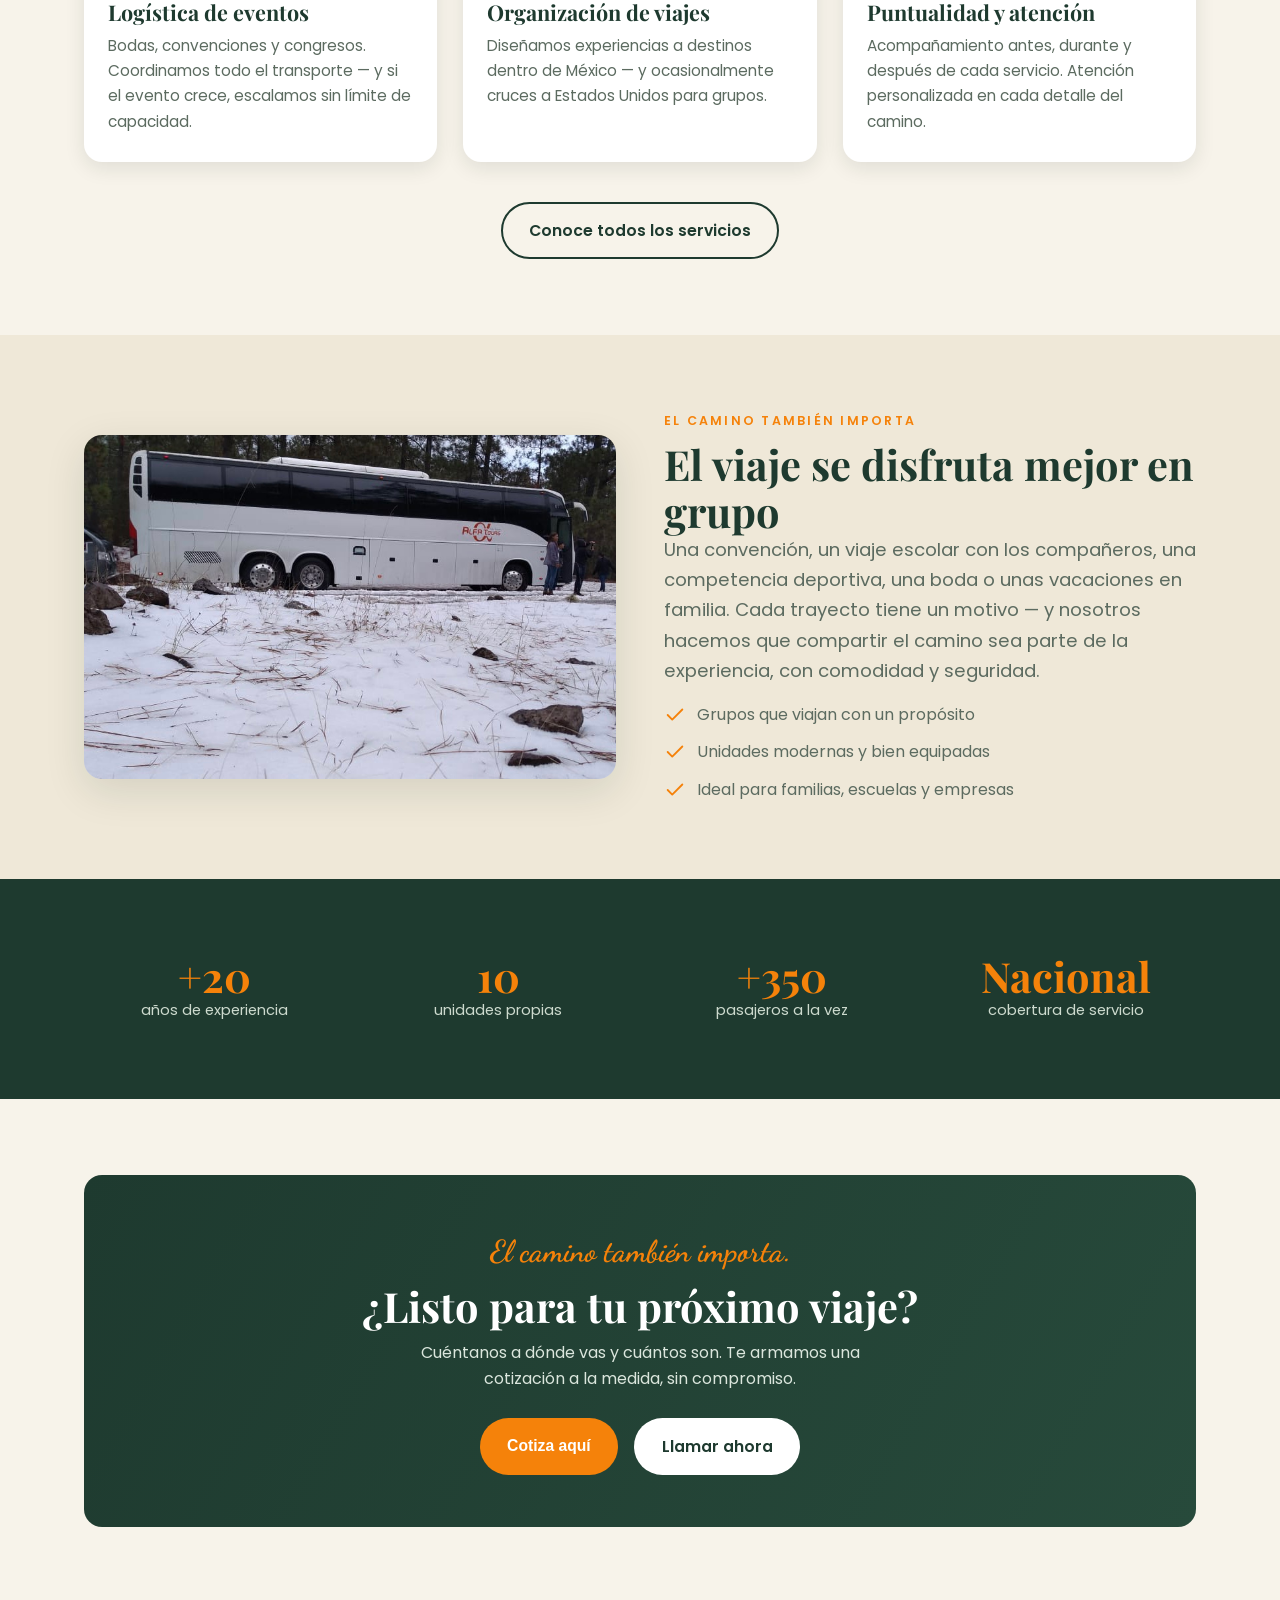
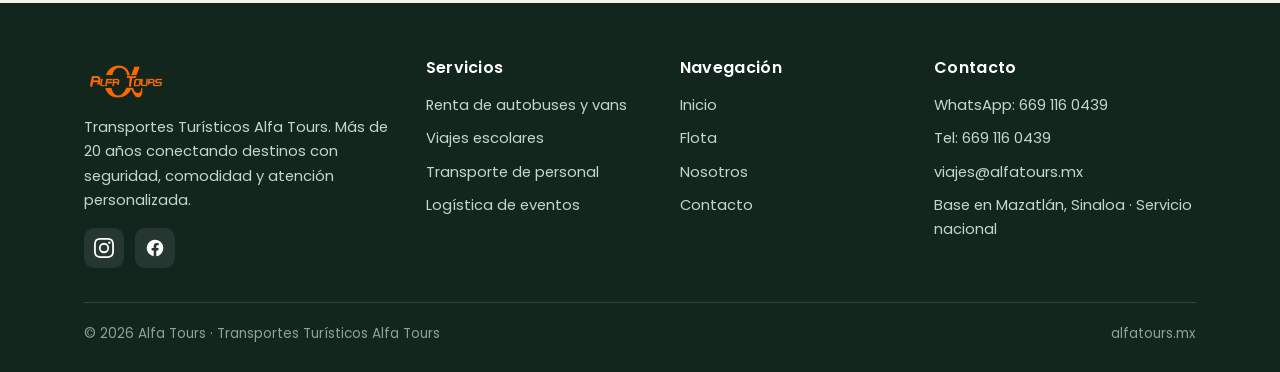
==== commit cfedd6ab: "Chatbot como filtro previo a WhatsApp y arreglo de icono Instagram" ====
--- a/index.html
+++ b/index.html
@@ -49,10 +49,10 @@
       <li><a href="contacto.html">Contacto</a></li>
     </ul>
     <div class="nav__cta">
-      <a href="contacto.html" class="btn btn--ghost" style="color:#fff;border-color:rgba(255,255,255,.5)">Cotizar</a>
-      <a href="https://wa.me/526691160439?text=Hola%20Alfa%20Tours%2C%20quiero%20cotizar%20un%20viaje" class="btn btn--wa" target="_blank" rel="noopener">
+      <a href="contacto.html#cotizar" class="btn btn--ghost" style="color:#fff;border-color:rgba(255,255,255,.5)">Cotizar</a>
+      <a href="#" class="btn btn--wa" data-af-cotizar>
         <svg viewBox="0 0 24 24" fill="currentColor"><path d="M.057 24l1.687-6.163a11.867 11.867 0 01-1.587-5.945C.16 5.335 5.495 0 12.05 0a11.82 11.82 0 018.413 3.488 11.82 11.82 0 013.48 8.414c-.003 6.557-5.338 11.892-11.893 11.892a11.9 11.9 0 01-5.688-1.448L.057 24zm6.597-3.807c1.676.995 3.276 1.591 5.392 1.592 5.448 0 9.886-4.434 9.889-9.885.002-5.462-4.415-9.89-9.881-9.892-5.452 0-9.887 4.434-9.889 9.884a9.86 9.86 0 001.599 5.379l-.999 3.648 3.9-1.026zm11.387-5.464c-.074-.124-.272-.198-.57-.347-.297-.149-1.758-.868-2.031-.967-.272-.099-.47-.149-.669.149-.198.297-.767.967-.94 1.165-.173.198-.347.223-.644.074-.297-.149-1.255-.462-2.39-1.475-.883-.788-1.48-1.761-1.653-2.059-.173-.297-.018-.458.13-.606.134-.133.297-.347.446-.521.151-.172.2-.296.3-.495.099-.198.05-.372-.025-.521-.075-.148-.669-1.611-.916-2.206-.242-.579-.487-.501-.669-.51l-.57-.01c-.198 0-.52.074-.792.372-.272.297-1.04 1.016-1.04 2.479 0 1.462 1.065 2.875 1.213 3.074.149.198 2.095 3.2 5.076 4.487.709.306 1.263.489 1.694.626.712.226 1.36.194 1.872.118.571-.085 1.758-.719 2.006-1.413.248-.694.248-1.29.173-1.414z"/></svg>
-        WhatsApp
+        Cotiza por WhatsApp
       </a>
     </div>
     <button class="nav__toggle" aria-label="Menú"><span></span><span></span><span></span></button>
@@ -68,7 +68,7 @@
       <h1>Cada viaje comienza con <em>una buena decisión.</em></h1>
       <p class="hero__desc">Más de <b>20 años</b> llevando historias, conectando destinos y creando recuerdos. Autobuses, sprinters y vans para cada ocasión — tú eliges el destino, nosotros te llevamos.</p>
       <div class="hero__cta">
-        <a href="https://wa.me/526691160439?text=Hola%20Alfa%20Tours%2C%20quiero%20cotizar%20un%20viaje" class="btn btn--primary" target="_blank" rel="noopener">Cotiza tu viaje</a>
+        <a href="#" class="btn btn--primary" data-af-cotizar>Cotiza tu viaje</a>
         <a href="flota.html" class="btn btn--light">Ver la flota</a>
       </div>
     </div>
@@ -211,7 +211,7 @@
         <img src="img/logo.png" alt="Alfa Tours">
         <p>Transportes Turísticos Alfa Tours. Más de 20 años conectando destinos con seguridad, comodidad y atención personalizada.</p>
         <div class="footer__socials">
-          <a href="https://www.instagram.com/viajesalfatours/" target="_blank" rel="noopener" aria-label="Instagram"><svg viewBox="0 0 24 24"><path d="M12 2.2c3.2 0 3.6 0 4.9.07 1.17.05 1.8.25 2.23.41.56.22.96.48 1.38.9.42.42.68.82.9 1.38.16.42.36 1.06.41 2.23.06 1.27.07 1.65.07 4.87s0 3.6-.07 4.87c-.05 1.17-.25 1.8-.41 2.23-.22.56-.48.96-.9 1.38-.42.42-.82.68-1.38.9-.42.16-1.06.36-2.23.41-1.27.06-1.65.07-4.87.07s-3.6 0-4.87-.07c-1.17-.05-1.8-.25-2.23-.41a3.7 3.7 0 01-1.38-.9 3.7 3.7 0 01-.9-1.38c-.16-.42-.36-1.06-.41-2.23C2.2 15.6 2.2 15.2 2.2 12s0-3.6.07-4.87c.05-1.17.25-1.8.41-2.23.22-.56.48-.96.9-1.38.42-.42.82-.68 1.38-.9.42-.16 1.06-.36 2.23-.41C8.4 2.2 8.8 2.2 12 2.2zm0 1.8c-3.15 0-3.5 0-4.75.07-.9.04-1.38.19-1.7.32-.43.16-.73.36-1.05.68-.32.32-.52.62-.68 1.05-.13.32-.28.8-.32 1.7C3.2 8.5 3.2 8.85 3.2 12s0 3.5.07 4.75c.04.9.19 1.38.32 1.7.16.43.36.73.68 1.05.32.32.62.52 1.05.68.32.13.8.28 1.7.32 1.25.07 1.6.07 4.75.07s3.5 0 4.75-.07c.9-.04 1.38-.19 1.7-.32.43-.16.73-.36 1.05-.68.32-.32.52-.62.68-1.05.13-.32.28-.8.32-1.7.07-1.25.07-1.6.07-4.75s0-3.5-.07-4.75c-.04-.9-.19-1.38-.32-1.7a2.8 2.8 0 00-.68-1.05 2.8 2.8 0 00-1.05-.68c-.32-.13-.8-.28-1.7-.32C15.5 4 15.15 4 12 4zm0 3.06A4.94 4.94 0 1012 17a4.94 4.94 0 000-9.88zm0 8.15A3.2 3.2 0 1112 8.8a3.2 3.2 0 010 6.4zm6.3-8.35a1.15 1.15 0 11-2.3 0 1.15 1.15 0 012.3 0z"/></svg></a>
+          <a href="https://www.instagram.com/viajesalfatours/" target="_blank" rel="noopener" aria-label="Instagram"><svg viewBox="0 0 24 24"><path d="M12 2.163c3.204 0 3.584.012 4.85.07 3.252.148 4.771 1.691 4.919 4.919.058 1.265.069 1.645.069 4.849 0 3.205-.012 3.584-.069 4.849-.149 3.225-1.664 4.771-4.919 4.919-1.266.058-1.644.07-4.85.07-3.204 0-3.584-.012-4.849-.07-3.26-.149-4.771-1.699-4.919-4.92-.058-1.265-.07-1.644-.07-4.849 0-3.204.013-3.583.07-4.849.149-3.227 1.664-4.771 4.919-4.919 1.266-.057 1.645-.069 4.849-.069zm0-2.163C8.741 0 8.332.014 7.052.072 2.695.272.273 2.69.073 7.052.014 8.333 0 8.741 0 12c0 3.259.014 3.668.072 4.948.2 4.358 2.618 6.78 6.98 6.98C8.333 23.986 8.741 24 12 24c3.259 0 3.668-.014 4.948-.072 4.354-.2 6.782-2.618 6.979-6.98.059-1.28.073-1.689.073-4.948 0-3.259-.014-3.667-.072-4.947-.196-4.354-2.617-6.78-6.979-6.98C15.668.014 15.259 0 12 0zm0 5.838a6.162 6.162 0 100 12.324 6.162 6.162 0 000-12.324zM12 16a4 4 0 110-8 4 4 0 010 8zm6.406-11.845a1.44 1.44 0 100 2.881 1.44 1.44 0 000-2.881z"/></svg></a>
           <a href="https://www.facebook.com/alfatoursmazatlan/" target="_blank" rel="noopener" aria-label="Facebook"><svg viewBox="0 0 24 24"><path d="M22 12a10 10 0 10-11.56 9.88v-6.99H7.9V12h2.54V9.8c0-2.5 1.49-3.89 3.78-3.89 1.09 0 2.24.2 2.24.2v2.46h-1.26c-1.24 0-1.63.77-1.63 1.56V12h2.78l-.44 2.89h-2.34v6.99A10 10 0 0022 12z"/></svg></a>
         </div>
       </div>
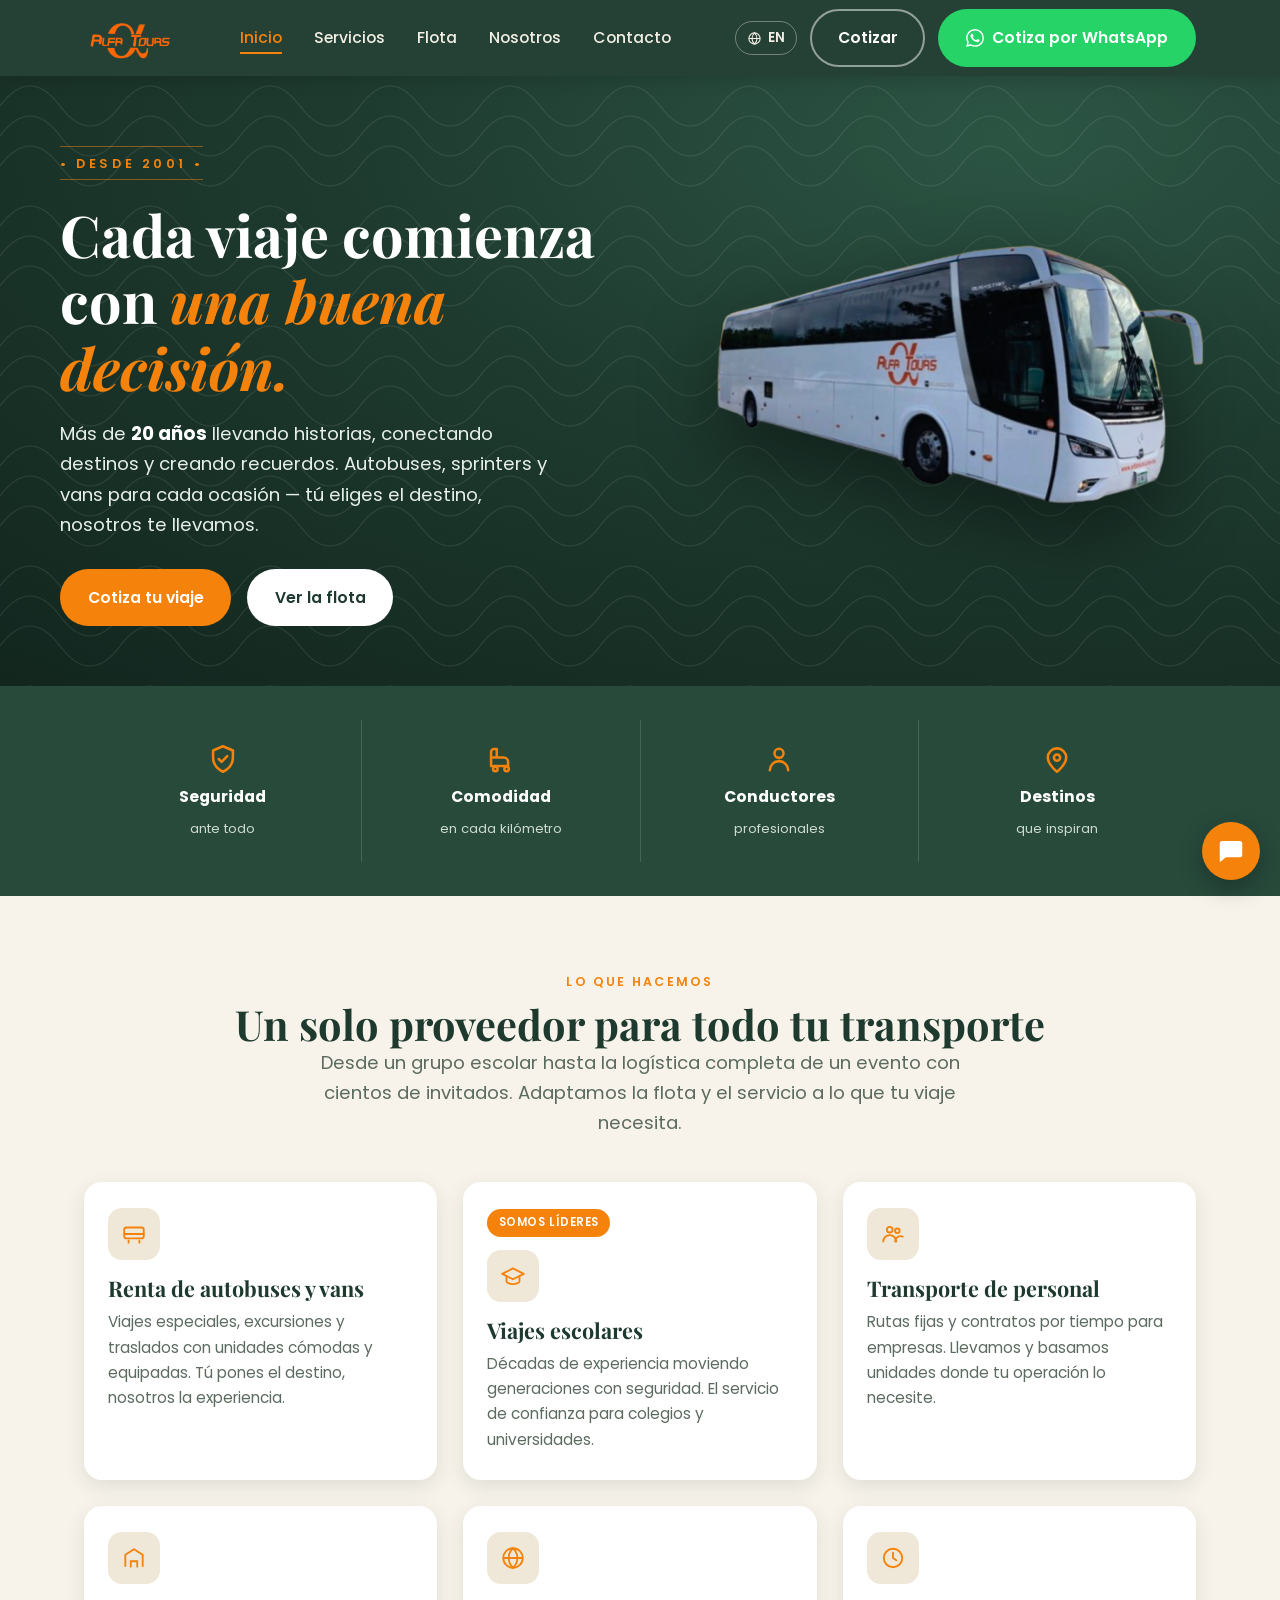
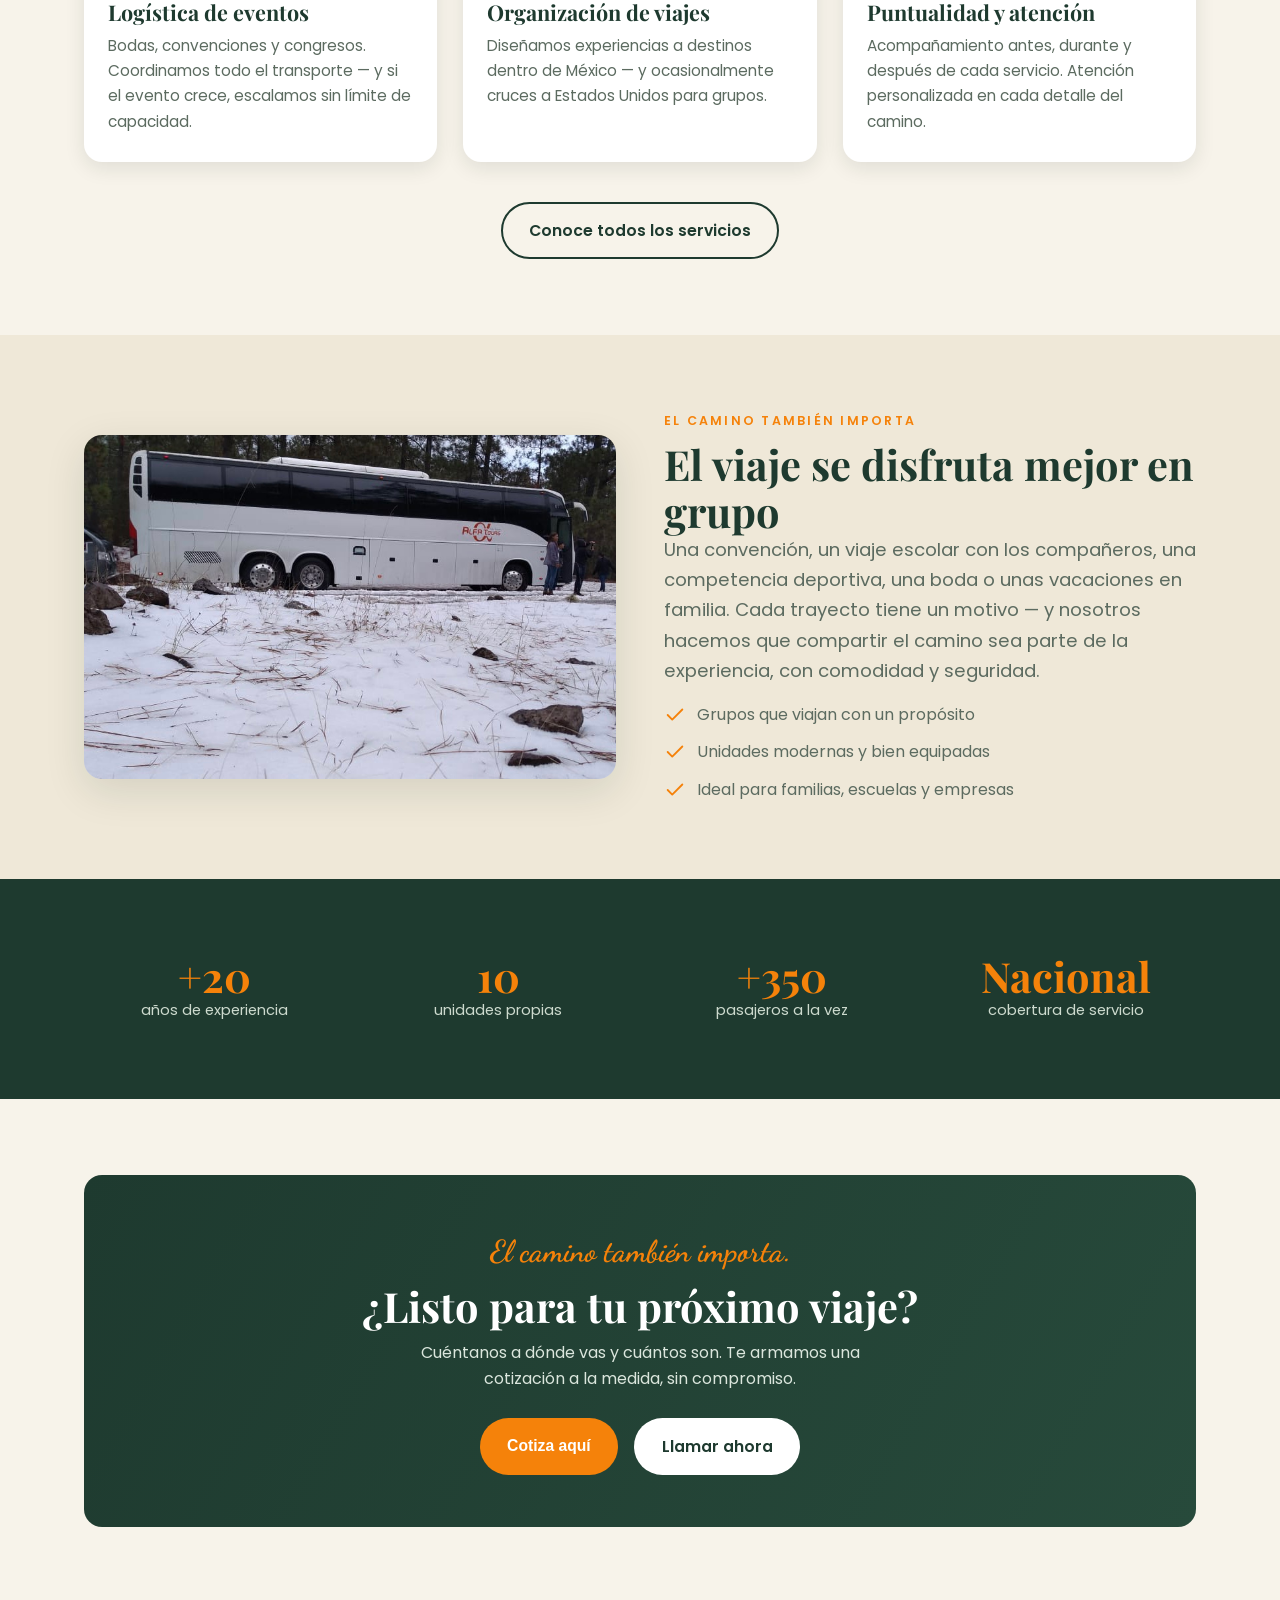
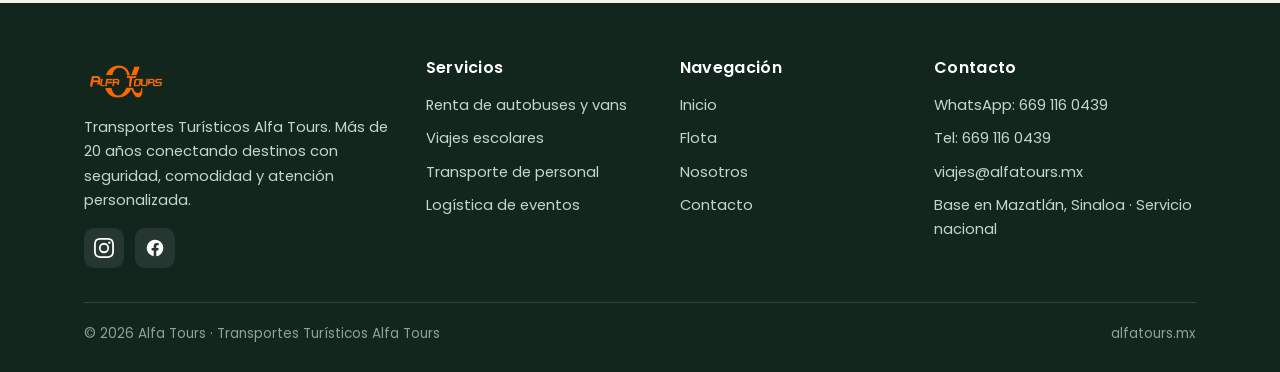
==== commit e8067bbb: "Versión en inglés del sitio con selector ES/EN y chatbot bilingüe" ====
--- a/index.html
+++ b/index.html
@@ -7,6 +7,9 @@
 <meta name="description" content="Alfa Tours — más de 20 años en renta de autobuses, sprinters y vans para viajes especiales, escolares, eventos y transporte de personal. Servicio en todo México. Cotiza por WhatsApp.">
 <meta name="keywords" content="renta de autobuses, renta de vans, viajes escolares, transporte de personal, autobuses Mazatlán, transporte turístico, logística de eventos">
 <link rel="canonical" href="https://alfatours.mx/">
+<link rel="alternate" hreflang="es" href="https://alfatours.mx/">
+<link rel="alternate" hreflang="en" href="https://alfatours.mx/en/">
+<link rel="alternate" hreflang="x-default" href="https://alfatours.mx/">
 <meta property="og:title" content="Alfa Tours | Transporte turístico y renta de autobuses">
 <meta property="og:description" content="Más de 20 años llevando historias, conectando destinos y creando recuerdos. Autobuses, sprinters y vans para cada ocasión.">
 <meta property="og:type" content="website">
@@ -49,6 +52,7 @@
       <li><a href="contacto.html">Contacto</a></li>
     </ul>
     <div class="nav__cta">
+      <a href="en/index.html" class="nav__lang" hreflang="en" aria-label="Switch to English"><svg viewBox="0 0 24 24"><circle cx="12" cy="12" r="9"/><path d="M3 12h18M12 3c2.5 2.4 4 5.6 4 9s-1.5 6.6-4 9c-2.5-2.4-4-5.6-4-9s1.5-6.6 4-9z" stroke-linejoin="round"/></svg> EN</a>
       <a href="contacto.html#cotizar" class="btn btn--ghost" style="color:#fff;border-color:rgba(255,255,255,.5)">Cotizar</a>
       <a href="#" class="btn btn--wa" data-af-cotizar>
         <svg viewBox="0 0 24 24" fill="currentColor"><path d="M.057 24l1.687-6.163a11.867 11.867 0 01-1.587-5.945C.16 5.335 5.495 0 12.05 0a11.82 11.82 0 018.413 3.488 11.82 11.82 0 013.48 8.414c-.003 6.557-5.338 11.892-11.893 11.892a11.9 11.9 0 01-5.688-1.448L.057 24zm6.597-3.807c1.676.995 3.276 1.591 5.392 1.592 5.448 0 9.886-4.434 9.889-9.885.002-5.462-4.415-9.89-9.881-9.892-5.452 0-9.887 4.434-9.889 9.884a9.86 9.86 0 001.599 5.379l-.999 3.648 3.9-1.026zm11.387-5.464c-.074-.124-.272-.198-.57-.347-.297-.149-1.758-.868-2.031-.967-.272-.099-.47-.149-.669.149-.198.297-.767.967-.94 1.165-.173.198-.347.223-.644.074-.297-.149-1.255-.462-2.39-1.475-.883-.788-1.48-1.761-1.653-2.059-.173-.297-.018-.458.13-.606.134-.133.297-.347.446-.521.151-.172.2-.296.3-.495.099-.198.05-.372-.025-.521-.075-.148-.669-1.611-.916-2.206-.242-.579-.487-.501-.669-.51l-.57-.01c-.198 0-.52.074-.792.372-.272.297-1.04 1.016-1.04 2.479 0 1.462 1.065 2.875 1.213 3.074.149.198 2.095 3.2 5.076 4.487.709.306 1.263.489 1.694.626.712.226 1.36.194 1.872.118.571-.085 1.758-.719 2.006-1.413.248-.694.248-1.29.173-1.414z"/></svg>
--- a/css/styles.css
+++ b/css/styles.css
@@ -88,6 +88,11 @@
 .nav__cta{display:flex;align-items:center;gap:.8rem}
 .nav__toggle{display:none;background:none;border:0;cursor:pointer;padding:6px}
 .nav__toggle span{display:block;width:26px;height:3px;background:#fff;margin:5px 0;border-radius:2px;transition:.3s}
+.nav__lang{display:inline-flex;align-items:center;gap:.35rem;color:#f3efe4;font-weight:600;
+  font-size:.82rem;letter-spacing:.04em;border:1px solid rgba(255,255,255,.35);
+  border-radius:999px;padding:.3rem .66rem;transition:.2s;white-space:nowrap}
+.nav__lang:hover{color:var(--naranja);border-color:var(--naranja)}
+.nav__lang svg{width:15px;height:15px;fill:none;stroke:currentColor;stroke-width:1.7}
 
 /* ---------- Hero ---------- */
 .hero{
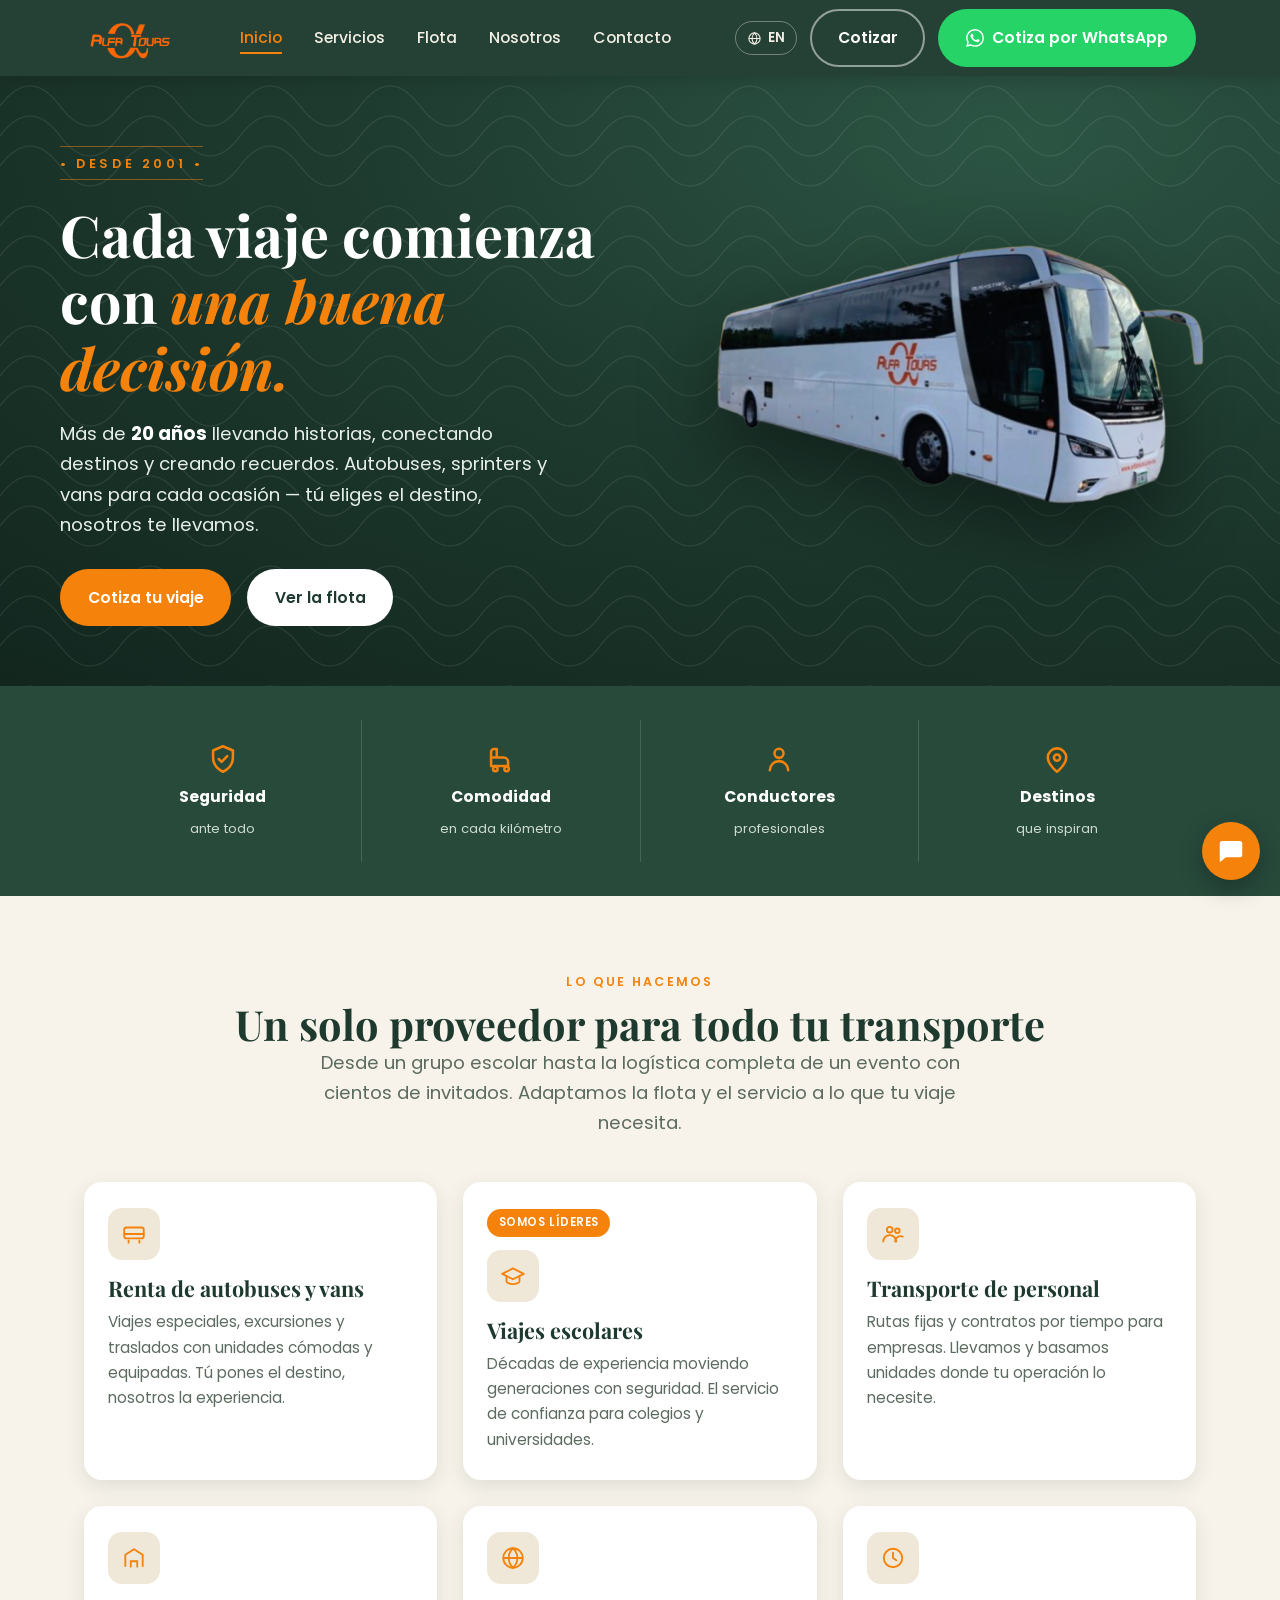
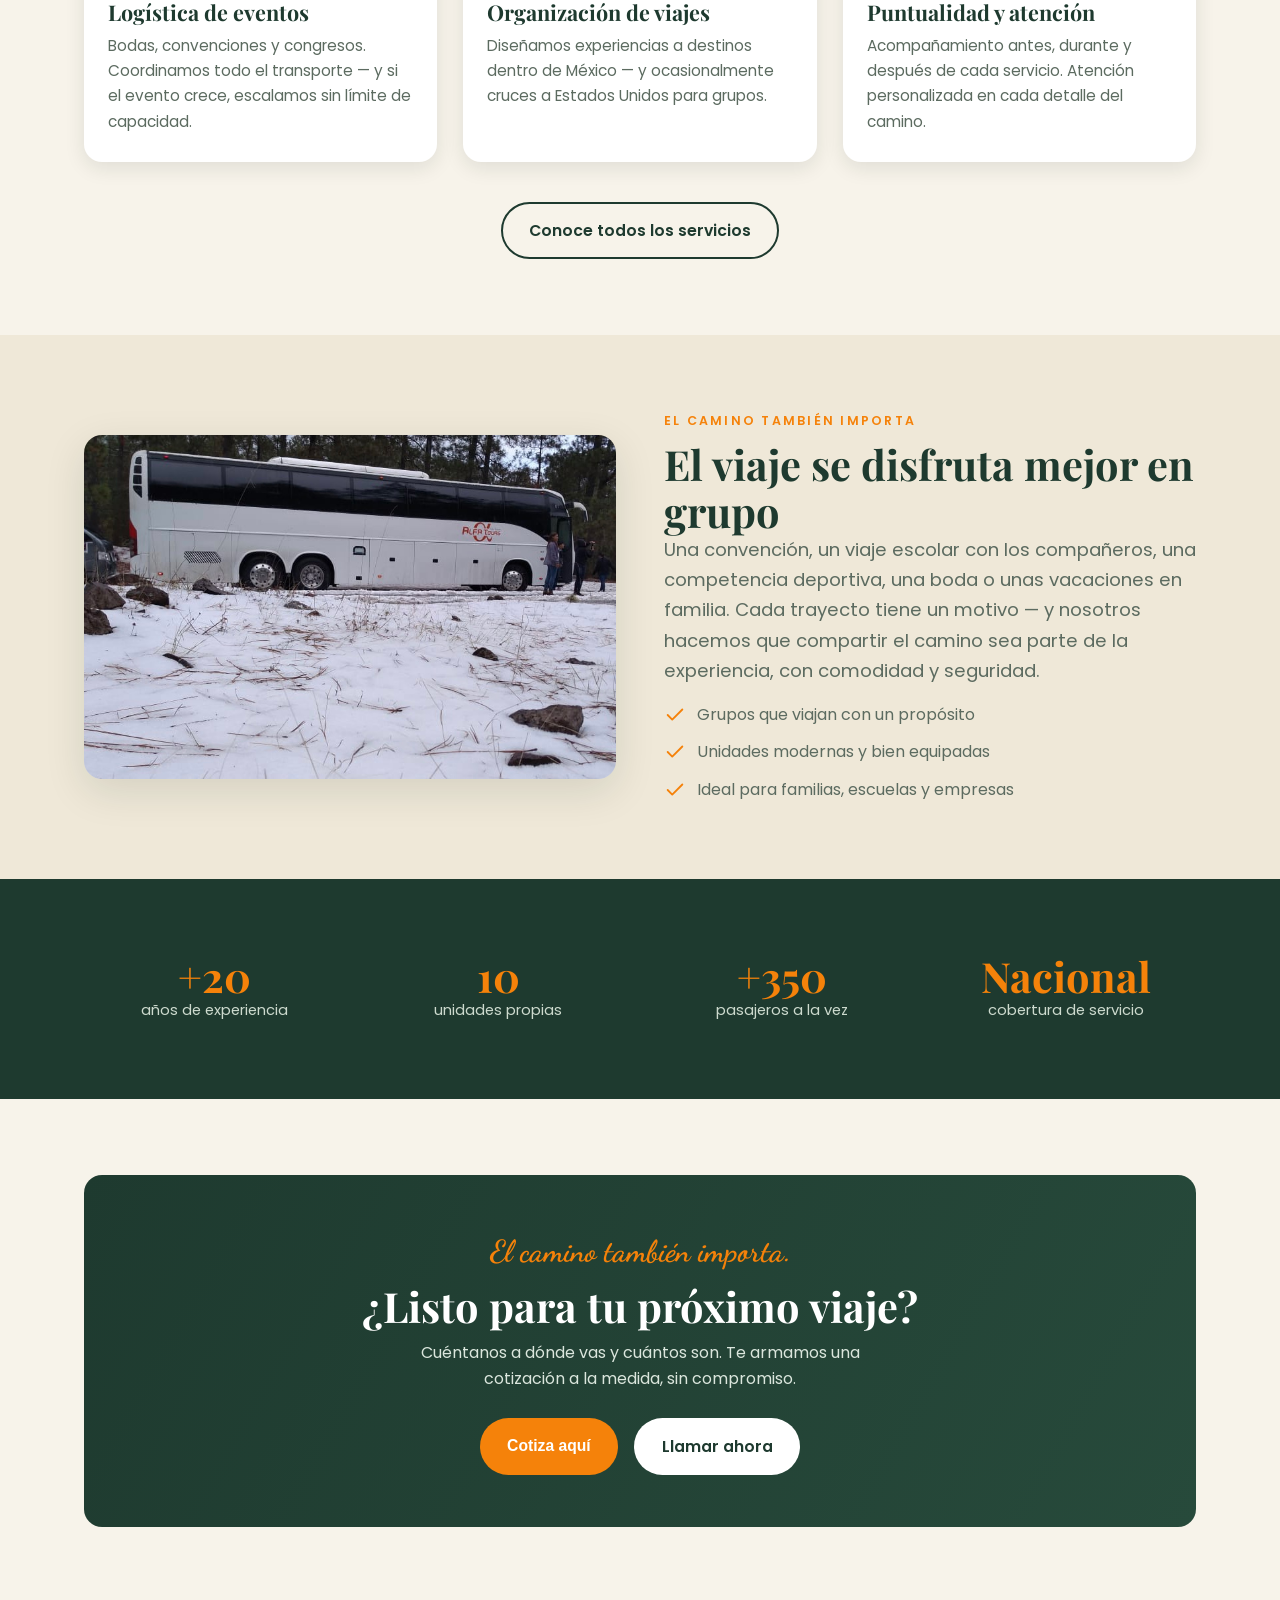
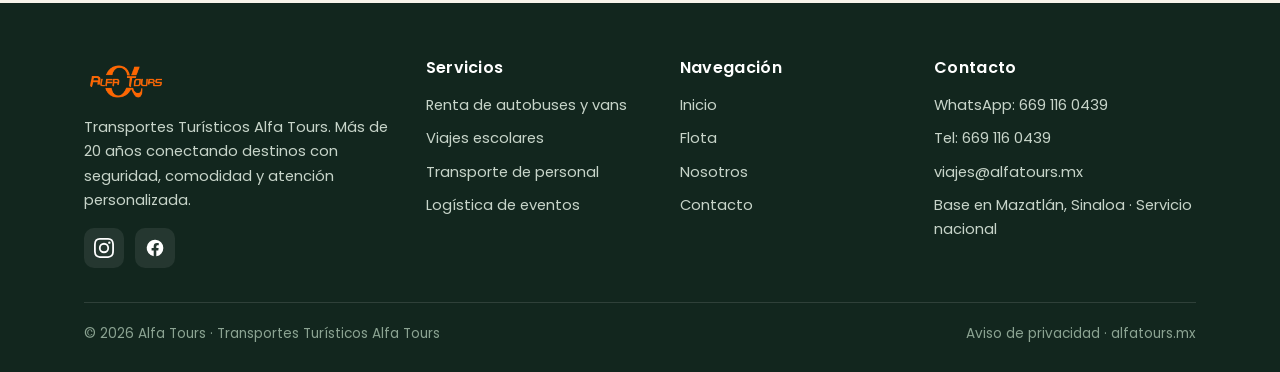
==== commit e5408844: "Aviso de privacidad (ES/EN) y enlace en el pie de todas las páginas" ====
--- a/index.html
+++ b/index.html
@@ -249,7 +249,7 @@
     </div>
     <div class="footer__bottom">
       <span>© <span class="js-year">2026</span> Alfa Tours · Transportes Turísticos Alfa Tours</span>
-      <span>alfatours.mx</span>
+      <span><a href="privacidad.html">Aviso de privacidad</a> · alfatours.mx</span>
     </div>
   </div>
 </footer>
--- a/css/styles.css
+++ b/css/styles.css
@@ -384,3 +384,16 @@
   .stats{grid-template-columns:repeat(2,1fr)}
   .section{padding:52px 0}
 }
+
+/* ===== Aviso de privacidad ===== */
+.legal{max-width:78ch}
+.legal h2{font-size:clamp(1.35rem,2.2vw,1.65rem);margin:2.2rem 0 .6rem;scroll-margin-top:96px}
+.legal p,.legal li{color:var(--gris);line-height:1.75}
+.legal ul,.legal ol{padding-left:1.4rem;margin:0 0 1rem}
+.legal li{margin-bottom:.35rem}
+.legal a{color:var(--verde);text-decoration:underline;text-decoration-color:var(--naranja);text-underline-offset:3px}
+.legal__fecha{font-size:.9rem;margin-bottom:.5rem}
+.legal__nota{border-left:3px solid var(--naranja);background:var(--crema-2);padding:14px 18px;border-radius:0 10px 10px 0}
+.legal__otro{margin-top:2.5rem;font-size:.95rem}
+.footer__bottom a{color:inherit}
+.footer__bottom a:hover{color:var(--naranja)}
